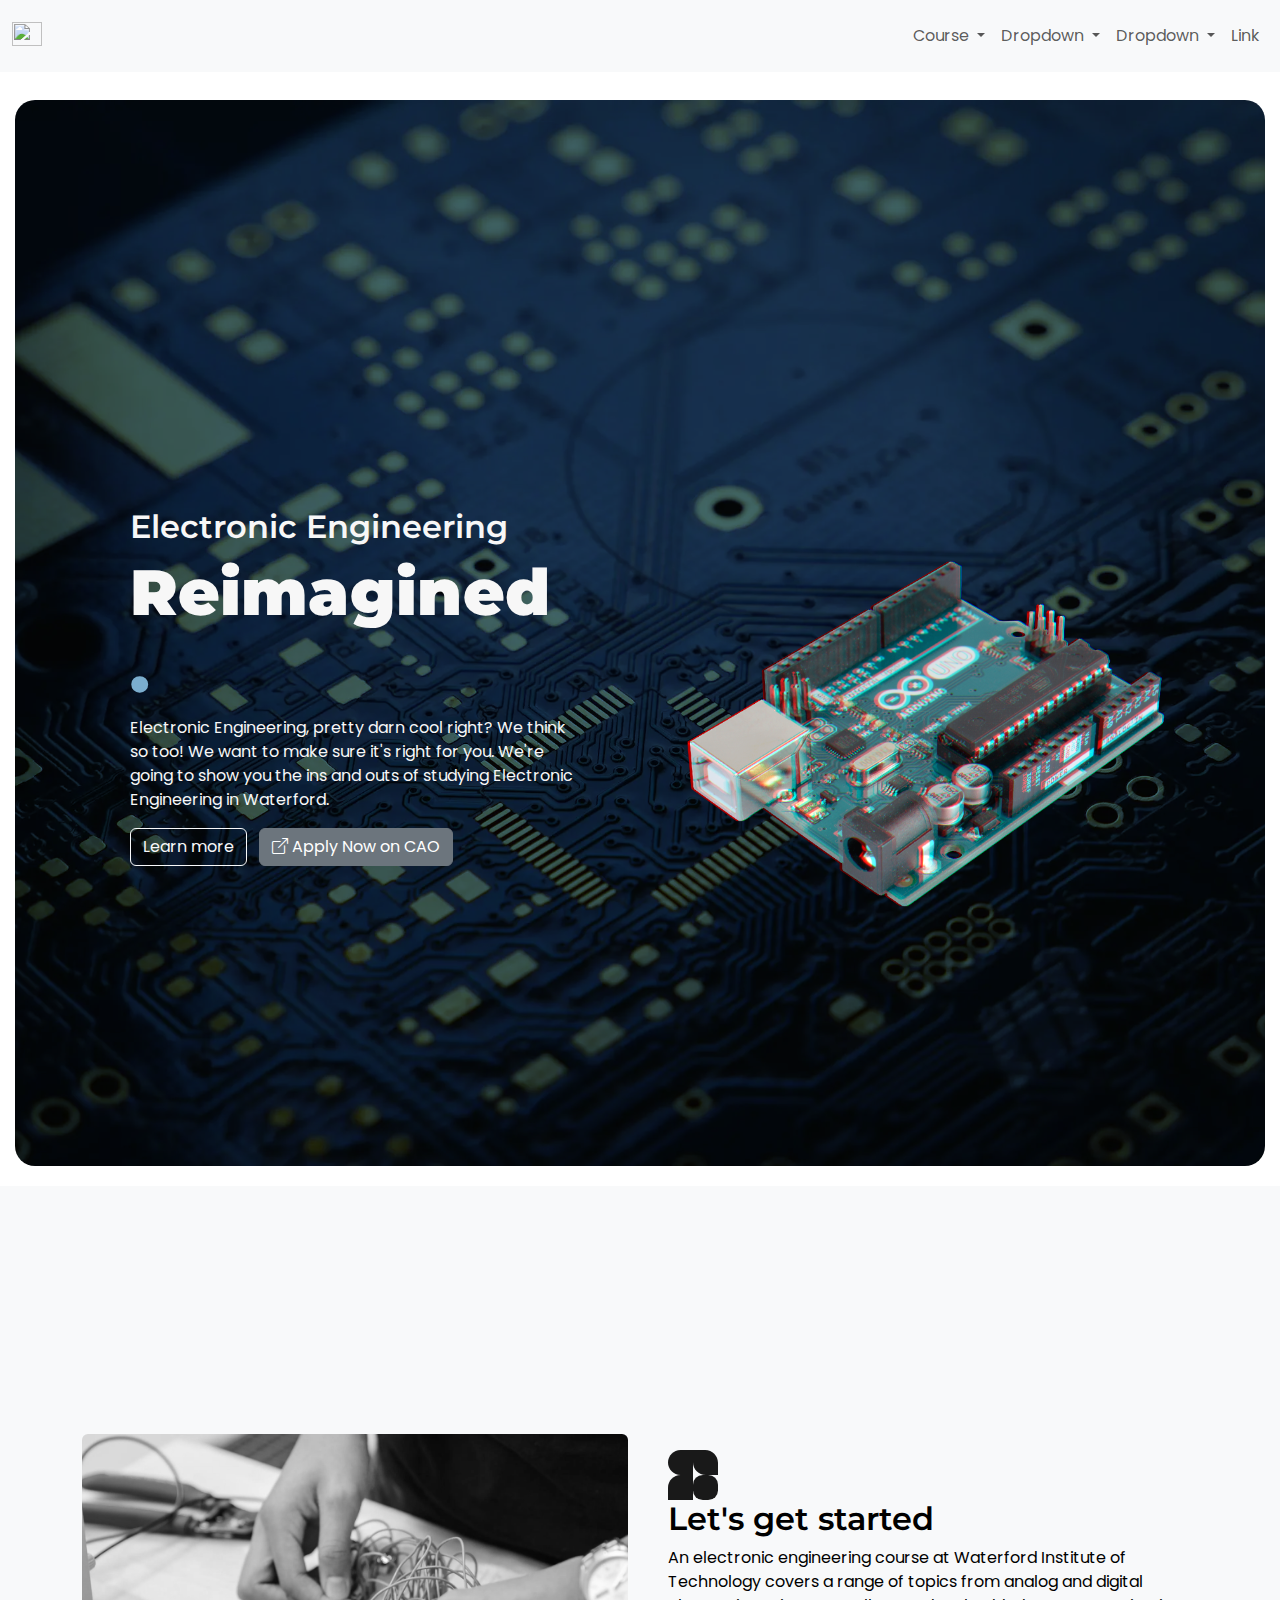
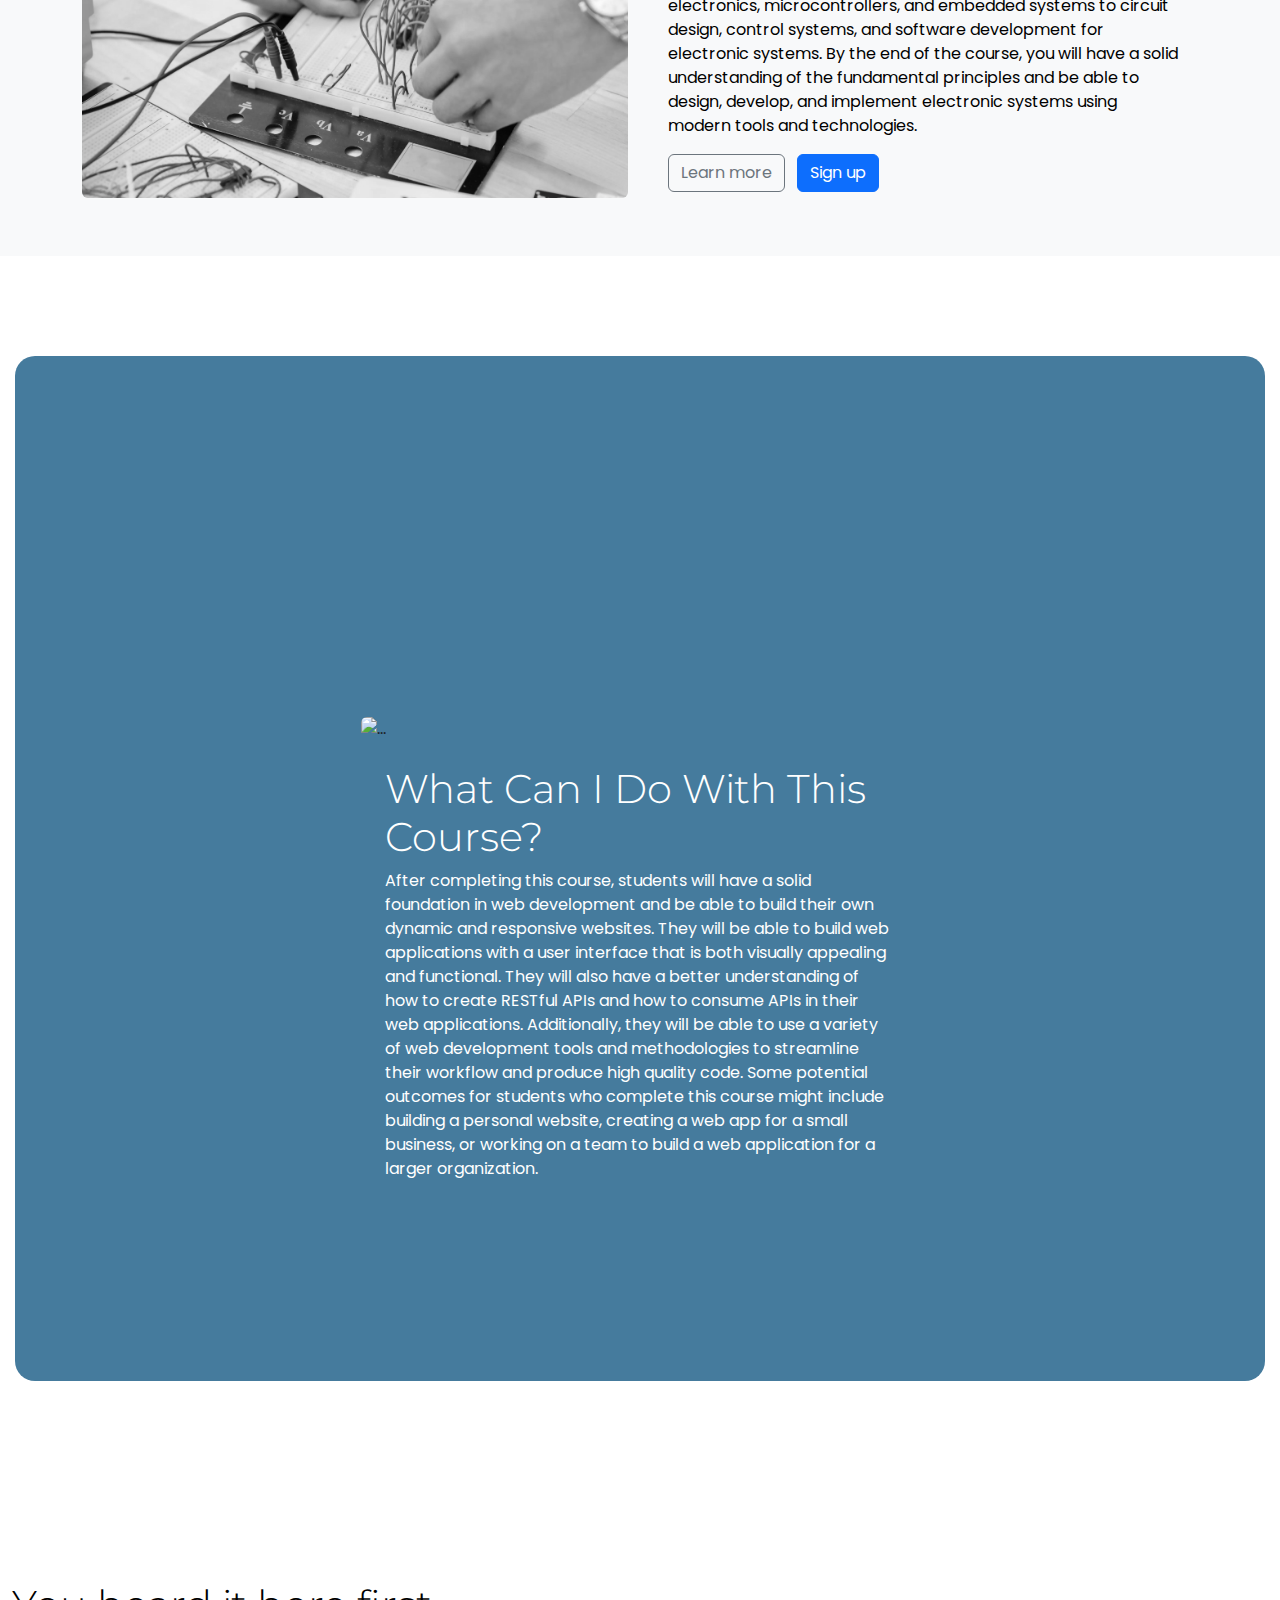
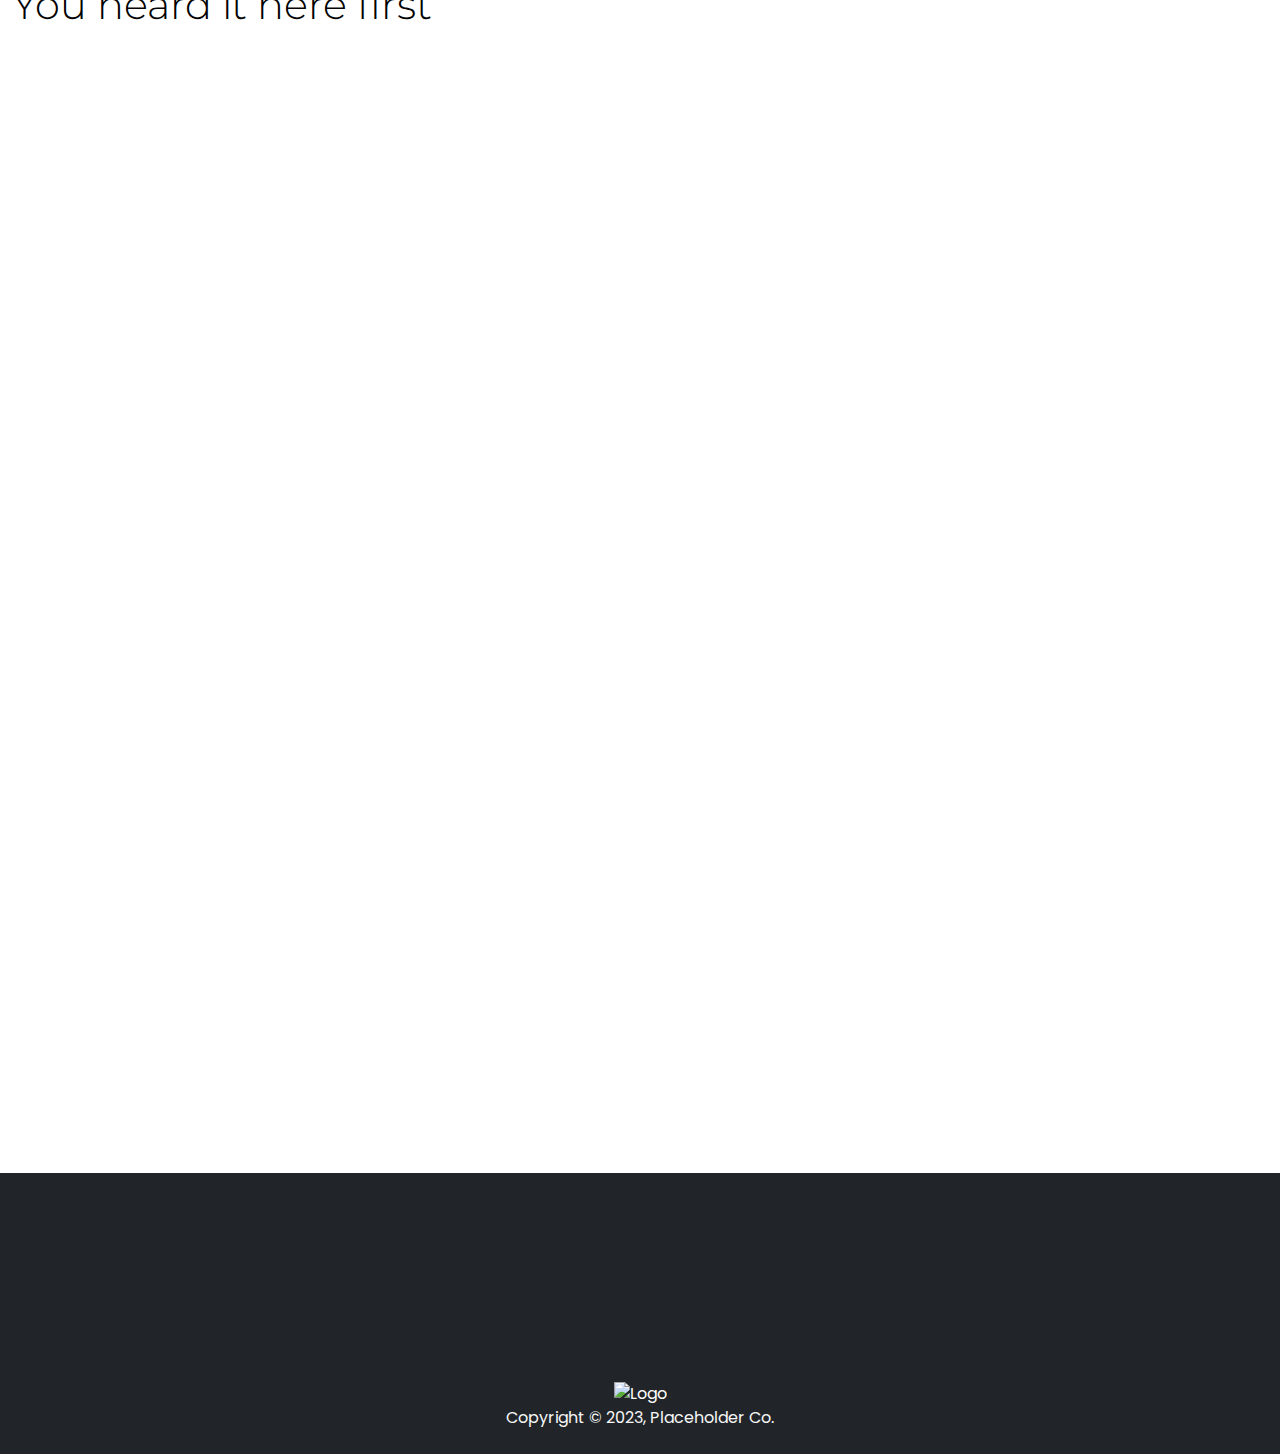
==== index.html @ 7b087fee "Initial commit" ====
<!DOCTYPE html>
<html lang="en">
  <head>
    <meta charset="UTF-8" />
    <meta name="viewport" content="width=device-width, initial-scale=1.0" />
    <title>Document</title>
    <link
      rel="stylesheet"
      href="https://cdn.jsdelivr.net/npm/bootstrap@5.3.3/dist/css/bootstrap.min.css"
    />
    <link rel="stylesheet" href="style/style.css" />
    <link
      rel="stylesheet"
      href="https://cdnjs.cloudflare.com/ajax/libs/animate.css/4.1.1/animate.min.css"
    />
    <link rel="stylesheet" href="https://cdnjs.cloudflare.com/ajax/libs/OwlCarousel2/2.3.4/assets/owl.carousel.min.css">
    <link rel="stylesheet"
        href="https://cdnjs.cloudflare.com/ajax/libs/OwlCarousel2/2.3.4/assets/owl.theme.default.css">
  </head>
  <body>
    <header class="container-md">
      <nav
        class="navbar navbar-expand-lg navbar-light bg-light fixed-top"
        style="padding-top: 1rem; padding-bottom: 1rem"
      >
        <div class="container-fluid" style="max-width: 1600px">
          <a class="navbar-brand" href="#">
            <img
              src="https://getbootstrap.com/docs/5.1/assets/brand/bootstrap-logo.svg"
              alt=""
              width="30"
              height="24"
              class="d-inline-block align-text-top"
            />
          </a>
          <button
            class="navbar-toggler"
            type="button"
            data-bs-toggle="collapse"
            data-bs-target="#navbarSupportedContent"
            aria-controls="navbarSupportedContent"
            aria-expanded="false"
            aria-label="Toggle navigation"
          >
            <span class="navbar-toggler-icon"></span>
          </button>
          <div class="collapse navbar-collapse" id="navbarSupportedContent">
            <ul class="navbar-nav ms-auto me-0 mb-2 mb-lg-0">
              <li class="nav-item dropdown">
                <a
                  class="nav-link dropdown-toggle"
                  href="#"
                  id="navbarDropdown"
                  role="button"
                  data-bs-toggle="dropdown"
                  aria-expanded="false"
                >
                Course
                </a>
                <ul class="dropdown-menu" aria-labelledby="navbarDropdown">
                  <li><a class="dropdown-item" href="about.html">Course Info</a></li>
                  <li><a class="dropdown-item" href="industry.html">About Industry</a></li>
                </ul>
              </li>
              <li class="nav-item dropdown">
                <a
                  class="nav-link dropdown-toggle"
                  href="#"
                  id="navbarDropdown"
                  role="button"
                  data-bs-toggle="dropdown"
                  aria-expanded="false"
                >
                  Dropdown
                </a>
                <ul class="dropdown-menu" aria-labelledby="navbarDropdown">
                  <li><a class="dropdown-item" href="#">Action</a></li>
                  <li><a class="dropdown-item" href="#">Another action</a></li>
                  <li><hr class="dropdown-divider" /></li>
                  <li>
                    <a class="dropdown-item" href="#">Something else here</a>
                  </li>
                </ul>
              </li>
              <li class="nav-item dropdown">
                <a
                  class="nav-link dropdown-toggle"
                  href="#"
                  id="navbarDropdown"
                  role="button"
                  data-bs-toggle="dropdown"
                  aria-expanded="false"
                >
                  Dropdown
                </a>
                <ul class="dropdown-menu" aria-labelledby="navbarDropdown">
                  <li><a class="dropdown-item" href="#">Action</a></li>
                  <li><a class="dropdown-item" href="#">Another action</a></li>
                  <li><hr class="dropdown-divider" /></li>
                  <li>
                    <a class="dropdown-item" href="#">Something else here</a>
                  </li>
                </ul>
              </li>
              <li class="nav-item">
                <a class="nav-link" href="#">Link</a>
              </li>
            </ul>
          </div>
        </div>
      </nav>
    </header>

    <header class="jumbotron hero-header">
      <div class="container">
        <div class="row">
          <div class="col-lg-6 animate__animated animate__fadeInLeft">
            <div class="p-4 p-md-5">
              <h2 class="util-title">Electronic Engineering</h2>
              <h3 class="hero-subtitle">
                Reimagined <span class="highlight">.</span>
              </h3>
              <p>
                Electronic Engineering, pretty darn cool right? We think so too!
                We want to make sure it's right for you. We're going to show you
                the ins and outs of studying Electronic Engineering in
                Waterford.
              </p>
              <div>
                <a
                  href="#small-about"
                  class="btn btn-outline-light me-2"
                  onclick="event.preventDefault(); document.getElementById('small-about').scrollIntoView({ behavior: 'smooth' });"
                  >Learn more</a
                >
                <a
                  href="https://www.cao.ie/apply.php"
                  class="btn btn-secondary"
                  target="_blank"
                  ><i class="bi bi-box-arrow-up-right"></i> Apply Now on CAO</a
                >
              </div>
            </div>
          </div>
          <div class="col-lg-6 animate__animated animate__fadeInRight">
            <img
              src="./images/arduino.png"
              class="img-fluid rounded-start"
              alt="..."
            />
          </div>
        </div>
      </div>
    </header>
    <section
      class="jumbotron bg-light"
      style="padding-top: 3rem; padding-bottom: 3rem"
      id="small-about"
    >
      <div class="container">
        <div class="row">
          <div class="col-md-6 order-md-2">
            <div class="p-2 p-md-3">
              <img
                src="./images/accentArtboard 1.svg"
                alt="Accent Shape"
                width="50px"
                height="auto"
              />
              <h2 class="util-title text-black">Let's get started</h2>
              <p class="text-black">
                An electronic engineering course at Waterford Institute of
                Technology covers a range of topics from analog and digital
                electronics, microcontrollers, and embedded systems to circuit
                design, control systems, and software development for electronic
                systems. By the end of the course, you will have a solid
                understanding of the fundamental principles and be able to
                design, develop, and implement electronic systems using modern
                tools and technologies.
              </p>
              <div>
                <a href="#" class="btn btn-outline-secondary me-2"
                  >Learn more</a
                >
                <a href="#" class="btn btn-primary">Sign up</a>
              </div>
            </div>
          </div>
          <div class="col-md-6 order-md-1">
            <img
              src="./images/breadboard.webp"
              class="img-fluid rounded filtered-img"
              alt="..."
            />
          </div>
        </div>
      </div>
    </section>
    <section class="jumbotron info-box">
      <div class="container">
        <div class="row g-0">
          <div class="col-md-6 offset-md-3">
            <img
              src="./images/laptop.webp"
              class="img-fluid rounded"
              alt="..."
            />
          </div>
        </div>
        <div class="row g-0">
          <div class="col-md-6 offset-md-3">
            <div class="p-4">
              <h2 class="display-6 text-white">
                What Can I Do With This Course?
              </h2>
              <p class="text-white">
                After completing this course, students will have a solid
                foundation in web development and be able to build their own
                dynamic and responsive websites. They will be able to build web
                applications with a user interface that is both visually
                appealing and functional. They will also have a better
                understanding of how to create RESTful APIs and how to consume
                APIs in their web applications. Additionally, they will be able
                to use a variety of web development tools and methodologies to
                streamline their workflow and produce high quality code. Some
                potential outcomes for students who complete this course might
                include building a personal website, creating a web app for a
                small business, or working on a team to build a web application
                for a larger organization.
              </p>
            </div>
          </div>
        </div>
      </div>
    </section>
    <section class="my-5">
      <div class="container" style="max-width: 1600px">
        <h2 class="display-6 text-black">You heard it here first</h2>
        <div class="owl-carousel owl-theme mt-5">
          <div class="owl-item">
              <div class="card">
                  <div class="img-card">
                      <img src="https://images.pexels.com/photos/1222271/pexels-photo-1222271.jpeg?auto=compress&cs=tinysrgb&dpr=1&w=500"
                          alt="">
                  </div>
                  <div class="testimonial mt-4 mb-2">
                      Lorem ipsum dolor sit amet consectetur adipisicing elit. Accusamus expedita dicta doloremque odit
                      saepe quo natus aut accusantium alias blanditiis.
                  </div>
                  <div class="name">
                      Denis Richie
                  </div>
              </div>
          </div>
          <div class="owl-item">
              <div class="card">
                  <div class="img-card">
                      <img src="https://images.pexels.com/photos/1024311/pexels-photo-1024311.jpeg?auto=compress&cs=tinysrgb&dpr=3&h=750&w=1260"
                          alt="">
                  </div>
                  <div class="testimonial mt-4 mb-2">
                      Lorem ipsum dolor sit amet consectetur adipisicing elit. Accusamus expedita dicta doloremque odit
                      saepe quo natus aut accusantium alias blanditiis.
                  </div>
                  <div class="name">
                      Lisa Sthalekar
                  </div>
              </div>
          </div>
          <div class="owl-item">
              <div class="card">
                  <div class="img-card">
                      <img src="https://images.pexels.com/photos/1036622/pexels-photo-1036622.jpeg?auto=compress&cs=tinysrgb&dpr=1&w=500"
                          alt="">
                  </div>
                  <div class="testimonial mt-4 mb-2">
                      Lorem ipsum dolor sit amet consectetur adipisicing elit. Accusamus expedita dicta doloremque odit
                      saepe quo natus aut accusantium alias blanditiis.
                  </div>
                  <div class="name">
                      Elizabith Richie
                  </div>
              </div>
          </div>
          <div class="owl-item">
              <div class="card">
                  <div class="img-card">
                      <img src="https://images.pexels.com/photos/1212984/pexels-photo-1212984.jpeg?auto=compress&cs=tinysrgb&dpr=1&w=500"
                          alt="">
                  </div>
                  <div class="testimonial mt-4 mb-2">
                      Lorem ipsum dolor sit amet consectetur adipisicing elit. Accusamus expedita dicta doloremque odit
                      saepe quo natus aut accusantium alias blanditiis.
                  </div>
                  <div class="name">
                      Daniel Xavier
                  </div>
              </div>
          </div>
          <div class="owl-item">
              <div class="card">
                  <div class="img-card">
                      <img src="https://images.pexels.com/photos/1832959/pexels-photo-1832959.jpeg?auto=compress&cs=tinysrgb&dpr=1&w=500"
                          alt="">
                  </div>
                  <div class="testimonial mt-4 mb-2">
                      Lorem ipsum dolor sit amet consectetur adipisicing elit. Accusamus expedita dicta doloremque odit
                      saepe quo natus aut accusantium alias blanditiis.
                  </div>
                  <div class="name">
                      Emma Watson
                  </div>
              </div>
          </div>
          <div class="owl-item">
              <div class="card">
                  <div class="img-card">
                      <img src="https://images.pexels.com/photos/718261/pexels-photo-718261.jpeg?auto=compress&cs=tinysrgb&dpr=2&h=650&w=940"
                          alt="">
                  </div>
                  <div class="testimonial mt-4 mb-2">
                      Lorem ipsum dolor sit amet consectetur adipisicing elit. Accusamus expedita dicta doloremque odit
                      saepe quo natus aut accusantium alias blanditiis.
                  </div>
                  <div class="name">
                      Mohammad Imran
                  </div>
              </div>
          </div>
      </div>
    </section>
    <footer class="bg-dark text-center text-white py-2">
      <div class="container">
        <img src="https://dummyimage.com/200x50/000/fff" alt="Logo" />
        <p>Copyright © 2023, Placeholder Co.</p>
      </div>
    </footer>
  </body>
  <script src="https://cdn.jsdelivr.net/npm/bootstrap@5.3.3/dist/js/bootstrap.bundle.min.js"></script>
  <script src="https://ajax.googleapis.com/ajax/libs/jquery/3.7.1/jquery.min.js"></script>
  <script src="https://cdnjs.cloudflare.com/ajax/libs/OwlCarousel2/2.2.1/owl.carousel.js"></script>
  <script>
    $(document).ready(function () {
    var silder = $(".owl-carousel");
    silder.owlCarousel({
        autoplay: true,
        autoplayTimeout: 3000,
        autoplayHoverPause: false,
        items: 1,
        stagePadding: 20,
        center: true,
        nav: false,
        margin: 50,
        dots: true,
        loop: true,
        responsive: {
            0: { items: 1 },
            480: { items: 2 },
            575: { items: 2 },
            768: { items: 2 },
            991: { items: 3 },
            1200: { items: 4 }
        }
    });
});
  </script>
</html>
---- style/style.css ----
@import url("https://fonts.googleapis.com/css2?family=Poppins:wght@300;400;500;600;900&family=Montserrat:wght@300;400;500;600;900&display=swap");
@import url("https://cdn.jsdelivr.net/npm/bootstrap-icons@1.11.3/font/bootstrap-icons.min.css");

body {
  font-family: "Poppins", sans-serif;
}

h1,
h2,
h3,
h4,
h5,
h6 {
  font-family: "Montserrat", sans-serif !important;
}

.util-title {
  font-size: 2em;
  font-weight: 600;
  color: #f7f7f7;
}

.hero-header {
  background-color: #457b9d !important;
  padding: 10rem 3rem;
  margin: 6.25rem 0.9375rem 1.25rem 0.9375rem;
  border-radius: 20px;
  background-image: url("../images/hero.webp");
  background-size: cover;
  background-position: center;
  background-repeat: no-repeat;
  background-blend-mode: multiply;
}

.hero-subtitle {
  font-size: 4em;
  font-weight: 900;
  color: #f7f7f7;
}

.highlight {
  color: #7baece;
}

.filtered-img {
  filter: grayscale(100%);
}

p {
  color: #f7f7f7;
}

.info-box {
  background-color: #457b9d;
  padding: 10rem 3rem;
  margin: 6.25rem 0.9375rem 1.25rem 0.9375rem;
  border-radius: 20px;
}

.container-test {
  display: flex;
  justify-content: center;
  align-items: center;
  height: 100vh;
}

.image-container {
  perspective: 1000px;
}

.hover-image {
  width: 500px;
  transition: transform 0.2s ease;
}

.hover-image:hover {
  transform: scale(1.1) rotateX(var(--rotate-x)) rotateY(var(--rotate-y));
}

@keyframes slide {
  from {
    transform: translateX(0);
  }
  to {
    transform: translateX(-100%);
  }
}

.logos {
  overflow: hidden;
  padding: 60px 0;
  background: white;
  white-space: nowrap;
  position: relative;
}

.logos:before,
.logos:after {
  position: absolute;
  top: 0;
  width: 250px;
  height: 100%;
  content: "";
  z-index: 2;
}

.logos:before {
  left: 0;
  background: linear-gradient(to left, rgba(255, 255, 255, 0), white);
}

.logos:after {
  right: 0;
  background: linear-gradient(to right, rgba(255, 255, 255, 0), white);
}

.logos:hover .logos-slide {
  animation-play-state: paused;
}

.logos-slide {
  display: inline-block;
  animation: 35s slide infinite linear;
}

.logos-slide img {
  height: 50px;
  margin: 0 40px;
}

.owl-carousel .owl-item {
  transition: all 0.3s ease-in-out;
}

.owl-carousel .owl-item .card {
  padding: 30px;
  position: relative;
}

.owl-carousel .owl-stage-outer {
  overflow-y: auto !important;
  padding-bottom: 40px;
}

.owl-carousel .owl-item img {
  height: 50px;
  width: 50px !important;
  object-fit: cover;
  border-radius: 50px;
}

.owl-carousel .owl-item .card .name {
  position: absolute;
  bottom: -20px;
  left: 33%;
  color: #101c81;
  font-size: 1.1rem;
  font-weight: 600;
  background-color: aquamarine;
  padding: 0.3rem 0.4rem;
  border-radius: 5px;
  box-shadow: 2px 3px 15px #3c405a;
}

.owl-carousel .owl-item .card {
  opacity: 0.2;
  transform: scale3d(0.8, 0.8, 0.8);
  transition: all 0.3s ease-in-out;
}

.owl-carousel .owl-item.active.center .card {
  opacity: 1;
  transform: scale3d(1, 1, 1);
}

.owl-carousel .owl-dots {
  display: inline-block;
  width: 100%;
  text-align: center;
}

.owl-theme .owl-dots .owl-dot span {
  height: 20px;
  background: #2a6ba3 !important;
  border-radius: 2px !important;
  opacity: 0.8;
}

.owl-theme .owl-dots .owl-dot.active span,
.owl-theme .owl-dots .owl-dot:hover span {
  height: 13px;
  width: 13px;
  opacity: 1;
  transform: translateY(2px);
  background: #83b8e7 !important;
}

@media (min-width: 480.6px) and (max-width: 575.5px) {
  .owl-carousel .owl-item .card .name {
    left: 24%;
  }
}

@media (max-width: 360px) {
  .owl-carousel .owl-item .card .name {
    left: 30%;
  }
}

@media (max-width: 992px) {
  .util-title {
    font-size: 1em;
  }

  .hero-subtitle {
    font-size: 3em;
  }
}

.counter-section i {
  display: block;
  margin: 0 0 10px;
}
.counter-section span.counter {
  font-size: 40px;
  color: #000;
  line-height: 60px;
  display: block;
  letter-spacing: 2px;
}
.counter-title {
  font-size: 12px;
  letter-spacing: 2px;
  text-transform: uppercase;
  color: #000;
}
.counter-icon {
  top: 25px;
  position: relative;
}
.counter-style2 .counter-title {
  letter-spacing: 0.55px;
  float: left;
}
.counter-style2 span.counter {
  letter-spacing: 0.55px;
  float: left;
  margin-right: 10px;
}
.counter-style2 i {
  float: right;
  line-height: 26px;
  margin: 0 10px 0 0;
}
.counter-subheadline span {
  float: right;
}

.medium-icon {
  font-size: 40px !important;
  margin-bottom: 15px !important;
}

.container {
  margin-top: 200px;
}
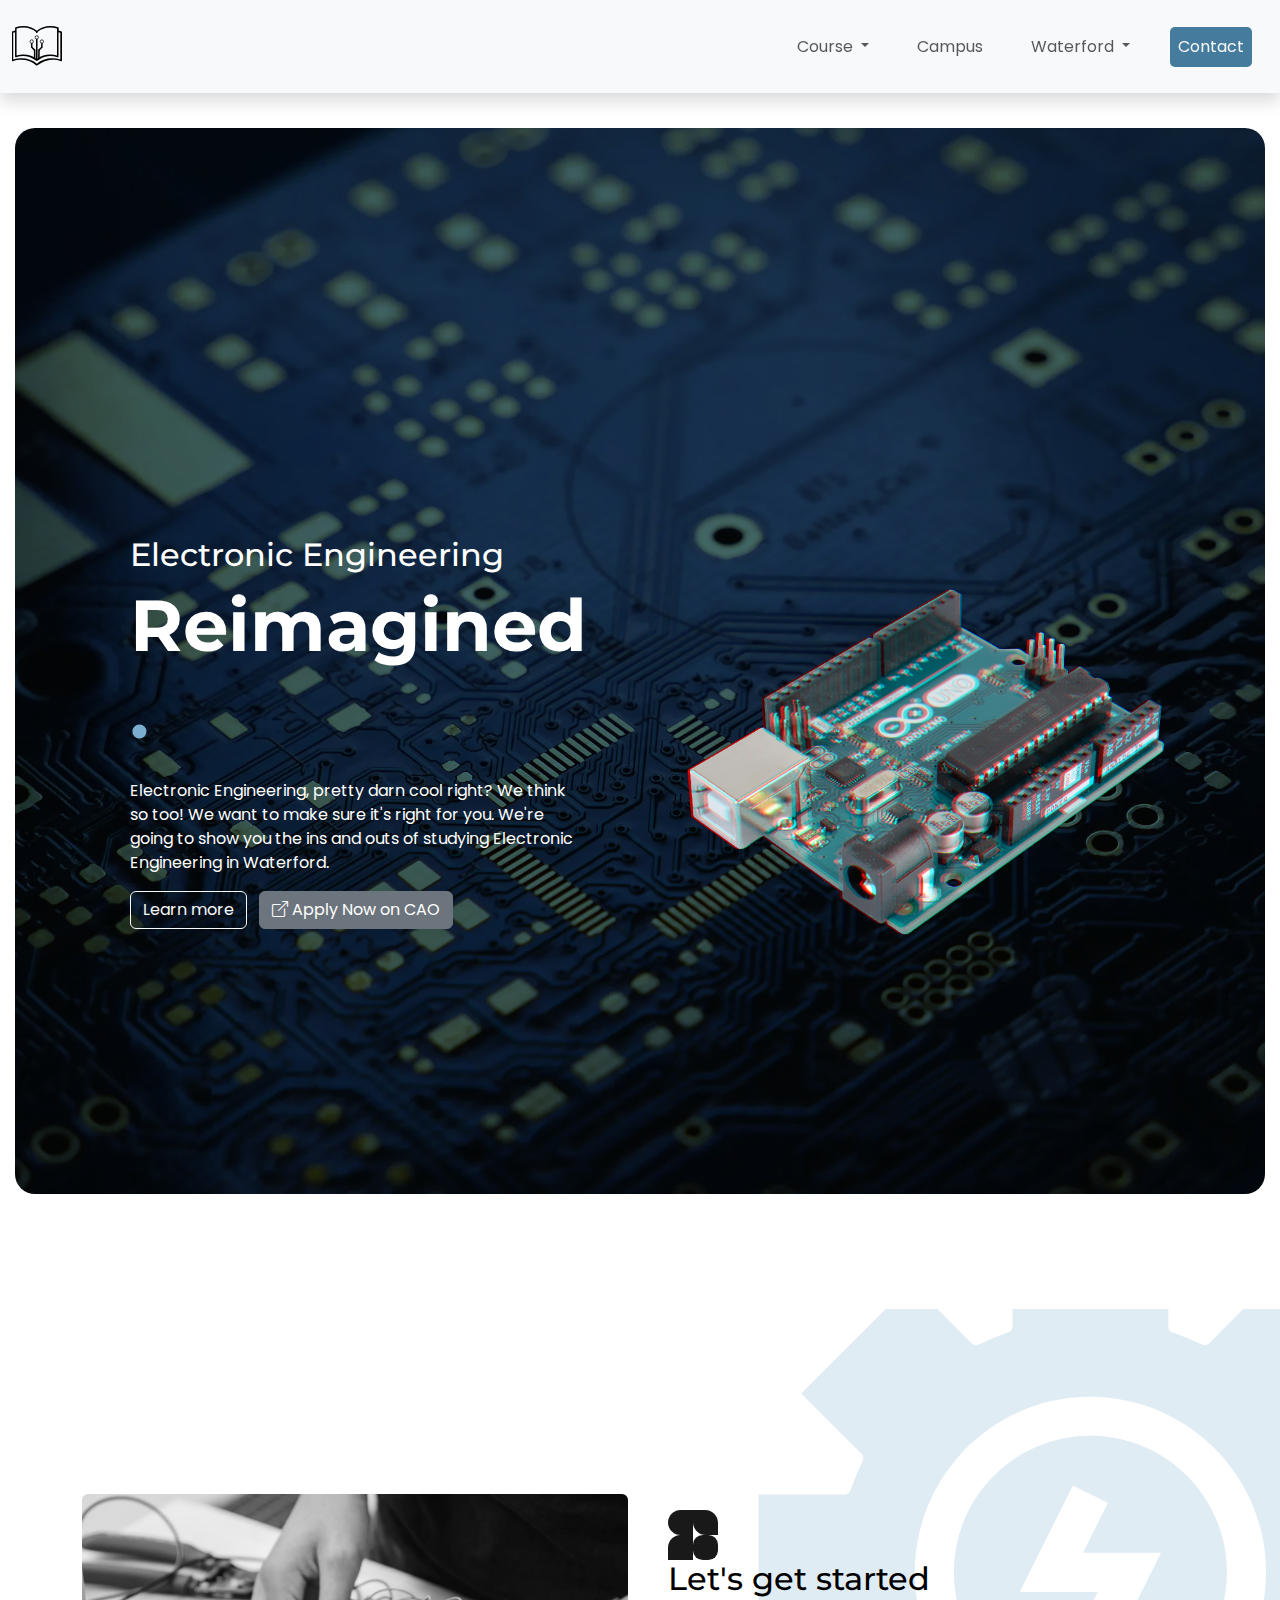
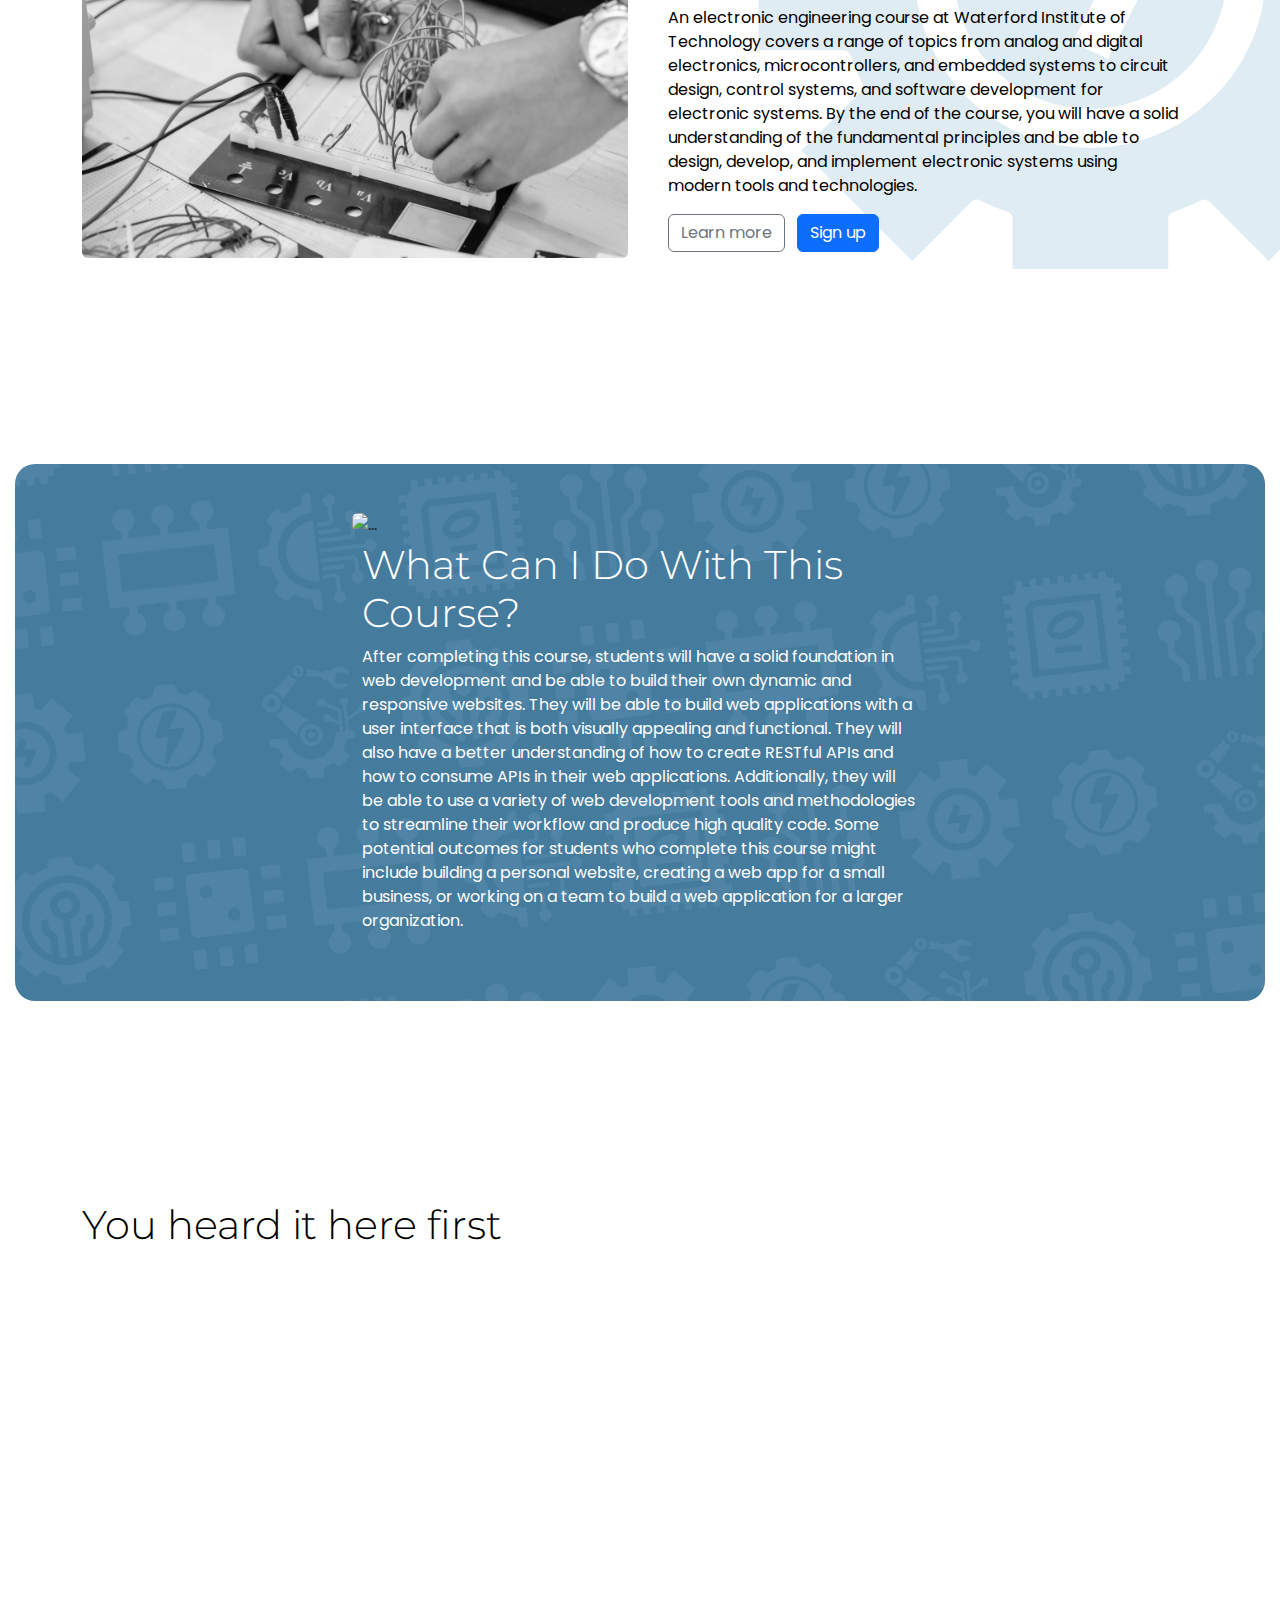
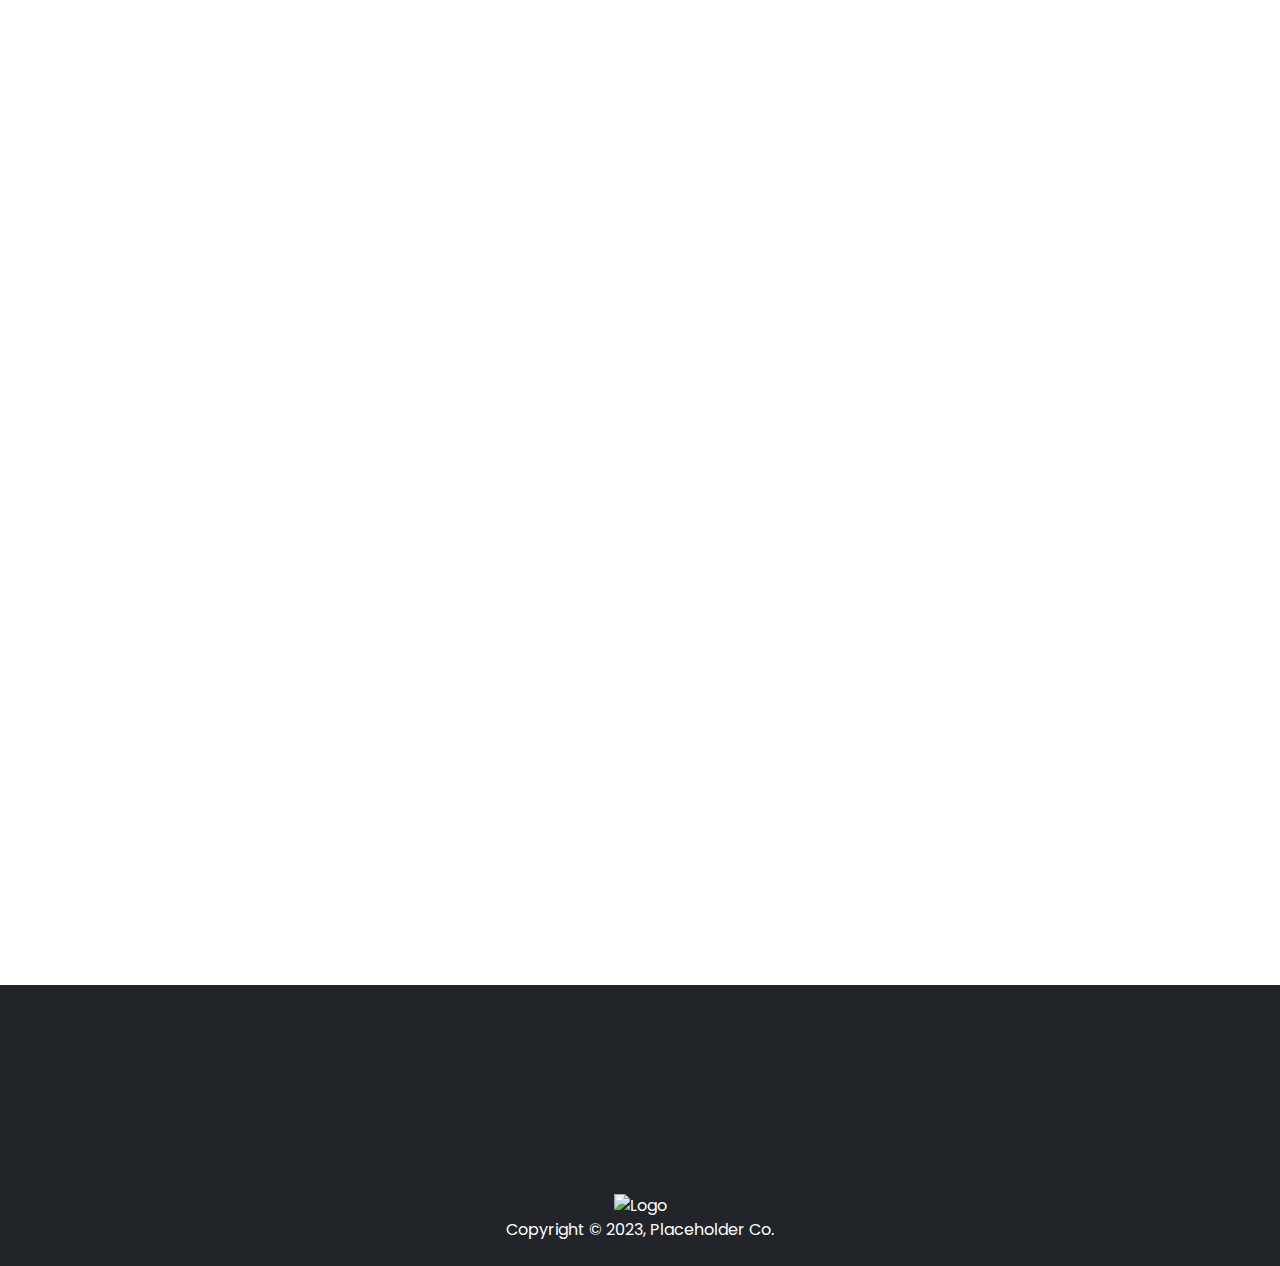
==== commit b7815319: "Navbar changes" ====
--- a/index.html
+++ b/index.html
@@ -19,17 +19,17 @@
   </head>
   <body>
     <header class="container-md">
+      <!-- Nav Start-->
       <nav
-        class="navbar navbar-expand-lg navbar-light bg-light fixed-top"
-        style="padding-top: 1rem; padding-bottom: 1rem"
+        class="navbar navbar-expand-lg navbar-light bg-light fixed-top pt-3 pb-3 shadow"
       >
-        <div class="container-fluid" style="max-width: 1600px">
+        <div class="container-fluid">
           <a class="navbar-brand" href="#">
             <img
-              src="https://getbootstrap.com/docs/5.1/assets/brand/bootstrap-logo.svg"
-              alt=""
-              width="30"
-              height="24"
+              src="./images/logo.svg"
+              alt="Home-Logo"
+              width="50px"
+              height="auto"
               class="d-inline-block align-text-top"
             />
           </a>
@@ -62,65 +62,45 @@
                   <li><a class="dropdown-item" href="industry.html">About Industry</a></li>
                 </ul>
               </li>
+              <li class="nav-item">
+                <a class="nav-link" href="#">Campus</a>
+              </li>
               <li class="nav-item dropdown">
                 <a
                   class="nav-link dropdown-toggle"
-                  href="#"
+                  href="campus.html"
                   id="navbarDropdown"
                   role="button"
                   data-bs-toggle="dropdown"
                   aria-expanded="false"
                 >
-                  Dropdown
+                  Waterford
                 </a>
                 <ul class="dropdown-menu" aria-labelledby="navbarDropdown">
-                  <li><a class="dropdown-item" href="#">Action</a></li>
-                  <li><a class="dropdown-item" href="#">Another action</a></li>
-                  <li><hr class="dropdown-divider" /></li>
-                  <li>
-                    <a class="dropdown-item" href="#">Something else here</a>
-                  </li>
-                </ul>
-              </li>
-              <li class="nav-item dropdown">
-                <a
-                  class="nav-link dropdown-toggle"
-                  href="#"
-                  id="navbarDropdown"
-                  role="button"
-                  data-bs-toggle="dropdown"
-                  aria-expanded="false"
-                >
-                  Dropdown
-                </a>
-                <ul class="dropdown-menu" aria-labelledby="navbarDropdown">
-                  <li><a class="dropdown-item" href="#">Action</a></li>
-                  <li><a class="dropdown-item" href="#">Another action</a></li>
-                  <li><hr class="dropdown-divider" /></li>
-                  <li>
-                    <a class="dropdown-item" href="#">Something else here</a>
-                  </li>
+                  <li><a class="dropdown-item" href="ammenities.html">Ammenities</a></li>
+                  <li><a class="dropdown-item" href="accommodation.html">Accommodation</a></li>
                 </ul>
               </li>
               <li class="nav-item">
-                <a class="nav-link" href="#">Link</a>
+                <a class="nav-link cta" href="contact.html">Contact</a>
               </li>
             </ul>
           </div>
         </div>
       </nav>
+      <!-- Nav End-->
     </header>
-
+      <!-- Hero Start-->
     <header class="jumbotron hero-header">
       <div class="container">
         <div class="row">
           <div class="col-lg-6 animate__animated animate__fadeInLeft">
             <div class="p-4 p-md-5">
-              <h2 class="util-title">Electronic Engineering</h2>
-              <h3 class="hero-subtitle">
+              <h2 class="fw-semi-bold text-white">Electronic Engineering</h2>
+              <h3 class="display-2 fw-bold text-white pb-3">
                 Reimagined <span class="highlight">.</span>
               </h3>
-              <p>
+              <p class="text-white">
                 Electronic Engineering, pretty darn cool right? We think so too!
                 We want to make sure it's right for you. We're going to show you
                 the ins and outs of studying Electronic Engineering in
@@ -146,15 +126,16 @@
             <img
               src="./images/arduino.png"
               class="img-fluid rounded-start"
-              alt="..."
+              alt="arduino microcontroller"
             />
           </div>
         </div>
       </div>
     </header>
+    <!-- Hero End-->
+
     <section
-      class="jumbotron bg-light"
-      style="padding-top: 3rem; padding-bottom: 3rem"
+      class="jumbotron small-about"
       id="small-about"
     >
       <div class="container">
@@ -197,7 +178,7 @@
       </div>
     </section>
     <section class="jumbotron info-box">
-      <div class="container">
+
         <div class="row g-0">
           <div class="col-md-6 offset-md-3">
             <img
@@ -207,9 +188,9 @@
             />
           </div>
         </div>
-        <div class="row g-0">
+        <div class="row">
           <div class="col-md-6 offset-md-3">
-            <div class="p-4">
+            <div class="p-1">
               <h2 class="display-6 text-white">
                 What Can I Do With This Course?
               </h2>
@@ -231,10 +212,10 @@
             </div>
           </div>
         </div>
-      </div>
+
     </section>
     <section class="my-5">
-      <div class="container" style="max-width: 1600px">
+      <div class="container">
         <h2 class="display-6 text-black">You heard it here first</h2>
         <div class="owl-carousel owl-theme mt-5">
           <div class="owl-item">
@@ -244,8 +225,11 @@
                           alt="">
                   </div>
                   <div class="testimonial mt-4 mb-2">
-                      Lorem ipsum dolor sit amet consectetur adipisicing elit. Accusamus expedita dicta doloremque odit
-                      saepe quo natus aut accusantium alias blanditiis.
+                      "This course has been a game-changer for me in my electronic engineering studies. The lessons are 
+                      well-structured, the material is easy to follow, and the instructor is top-notch. I've learned so 
+                      much about circuits, electronics, and programming and feel confident that I can apply what I've 
+                      learned to real-world scenarios. I highly recommend it to anyone looking to improve their skills in 
+                      electronic engineering."
                   </div>
                   <div class="name">
                       Denis Richie
@@ -339,29 +323,5 @@
   <script src="https://cdn.jsdelivr.net/npm/bootstrap@5.3.3/dist/js/bootstrap.bundle.min.js"></script>
   <script src="https://ajax.googleapis.com/ajax/libs/jquery/3.7.1/jquery.min.js"></script>
   <script src="https://cdnjs.cloudflare.com/ajax/libs/OwlCarousel2/2.2.1/owl.carousel.js"></script>
-  <script>
-    $(document).ready(function () {
-    var silder = $(".owl-carousel");
-    silder.owlCarousel({
-        autoplay: true,
-        autoplayTimeout: 3000,
-        autoplayHoverPause: false,
-        items: 1,
-        stagePadding: 20,
-        center: true,
-        nav: false,
-        margin: 50,
-        dots: true,
-        loop: true,
-        responsive: {
-            0: { items: 1 },
-            480: { items: 2 },
-            575: { items: 2 },
-            768: { items: 2 },
-            991: { items: 3 },
-            1200: { items: 4 }
-        }
-    });
-});
-  </script>
+  <script src="./js/script.js"></script>
 </html>
--- a/style/style.css
+++ b/style/style.css
@@ -3,6 +3,7 @@
 
 body {
   font-family: "Poppins", sans-serif;
+  overflow-x: hidden;
 }
 
 h1,
@@ -14,47 +15,88 @@
   font-family: "Montserrat", sans-serif !important;
 }
 
-.util-title {
-  font-size: 2em;
-  font-weight: 600;
+.navbar-brand {
+  transition: transform 0.2s ease;
+}
+
+.nav-item {
+  margin: 0rem 1rem;
+}
+
+.nav-link:hover {
+  color: #457b9d !important;
+}
+
+.dropdown-item:active {
+  color: #457b9d !important;
+}
+
+.navbar-brand:hover {
+  transform: scale(1.2);
+}
+
+.cta {
+  background-color: #457b9d;
+  padding: 0.5rem;
+  border-radius: 5px;
   color: #f7f7f7;
 }
 
-.hero-header {
+.cta:hover {
+  background-color: #457b9d;
+  padding: 0.5rem;
+  border-radius: 5px;
+  color: #f7f7f7;
+}
+
+.container-fluid {
+  max-width: 1600px;
+}
+
+.hero-header,
+.acc-header {
   background-color: #457b9d !important;
   padding: 10rem 3rem;
-  margin: 6.25rem 0.9375rem 1.25rem 0.9375rem;
+  margin: 8rem 0.9375rem 1.25rem 0.9375rem;
   border-radius: 20px;
-  background-image: url("../images/hero.webp");
   background-size: cover;
   background-position: center;
   background-repeat: no-repeat;
   background-blend-mode: multiply;
 }
 
-.hero-subtitle {
-  font-size: 4em;
-  font-weight: 900;
-  color: #f7f7f7;
+.hero-header {
+  background-image: url("../images/hero.webp");
+}
+
+.acc-header {
+  background-image: url("../images/waterford.webp");
 }
 
 .highlight {
   color: #7baece;
 }
 
+.small-about {
+  background-image: url(../images/gear-accent.svg);
+  background-size: contain;
+  background-repeat: no-repeat;
+  background-position: right;
+  padding: 5rem 0rem 6rem 0rem;
+  border-radius: 20px;
+}
+
 .filtered-img {
   filter: grayscale(100%);
 }
 
-p {
-  color: #f7f7f7;
-}
-
 .info-box {
   background-color: #457b9d;
-  padding: 10rem 3rem;
+  padding: 3rem 3rem;
   margin: 6.25rem 0.9375rem 1.25rem 0.9375rem;
   border-radius: 20px;
+  background-image: url(../images/icons.webp);
+  background-size: cover;
 }
 
 .container-test {
@@ -153,13 +195,13 @@
   position: absolute;
   bottom: -20px;
   left: 33%;
-  color: #101c81;
+  color: #f7f7f7;
   font-size: 1.1rem;
   font-weight: 600;
-  background-color: aquamarine;
+  background-color: #457b9d;
   padding: 0.3rem 0.4rem;
   border-radius: 5px;
-  box-shadow: 2px 3px 15px #3c405a;
+  box-shadow: 2px 2px 5px #3c405a54;
 }
 
 .owl-carousel .owl-item .card {
@@ -181,8 +223,9 @@
 
 .owl-theme .owl-dots .owl-dot span {
   height: 20px;
-  background: #2a6ba3 !important;
-  border-radius: 2px !important;
+  background: #f7f7f7f7 !important;
+  border-radius: 10px !important;
+  border: 1px solid #191919;
   opacity: 0.8;
 }
 
@@ -192,7 +235,29 @@
   width: 13px;
   opacity: 1;
   transform: translateY(2px);
-  background: #83b8e7 !important;
+  background: #457b9d !important;
+}
+
+.owl-carousel::before {
+  content: "“"; /* this is the left quote mark */
+  position: absolute;
+  color: #457b9d;
+  font-size: 10em;
+  font-weight: 700;
+  z-index: 2;
+  opacity: 0.2;
+  top: -10rem;
+}
+
+.owl-carousel::after {
+  content: "”"; /* this is the right quote mark */
+  position: absolute;
+  color: #457b9d;
+  font-size: 10em;
+  font-weight: 700;
+  z-index: 2;
+  opacity: 0.3;
+  bottom: -10rem;
 }
 
 @media (min-width: 480.6px) and (max-width: 575.5px) {
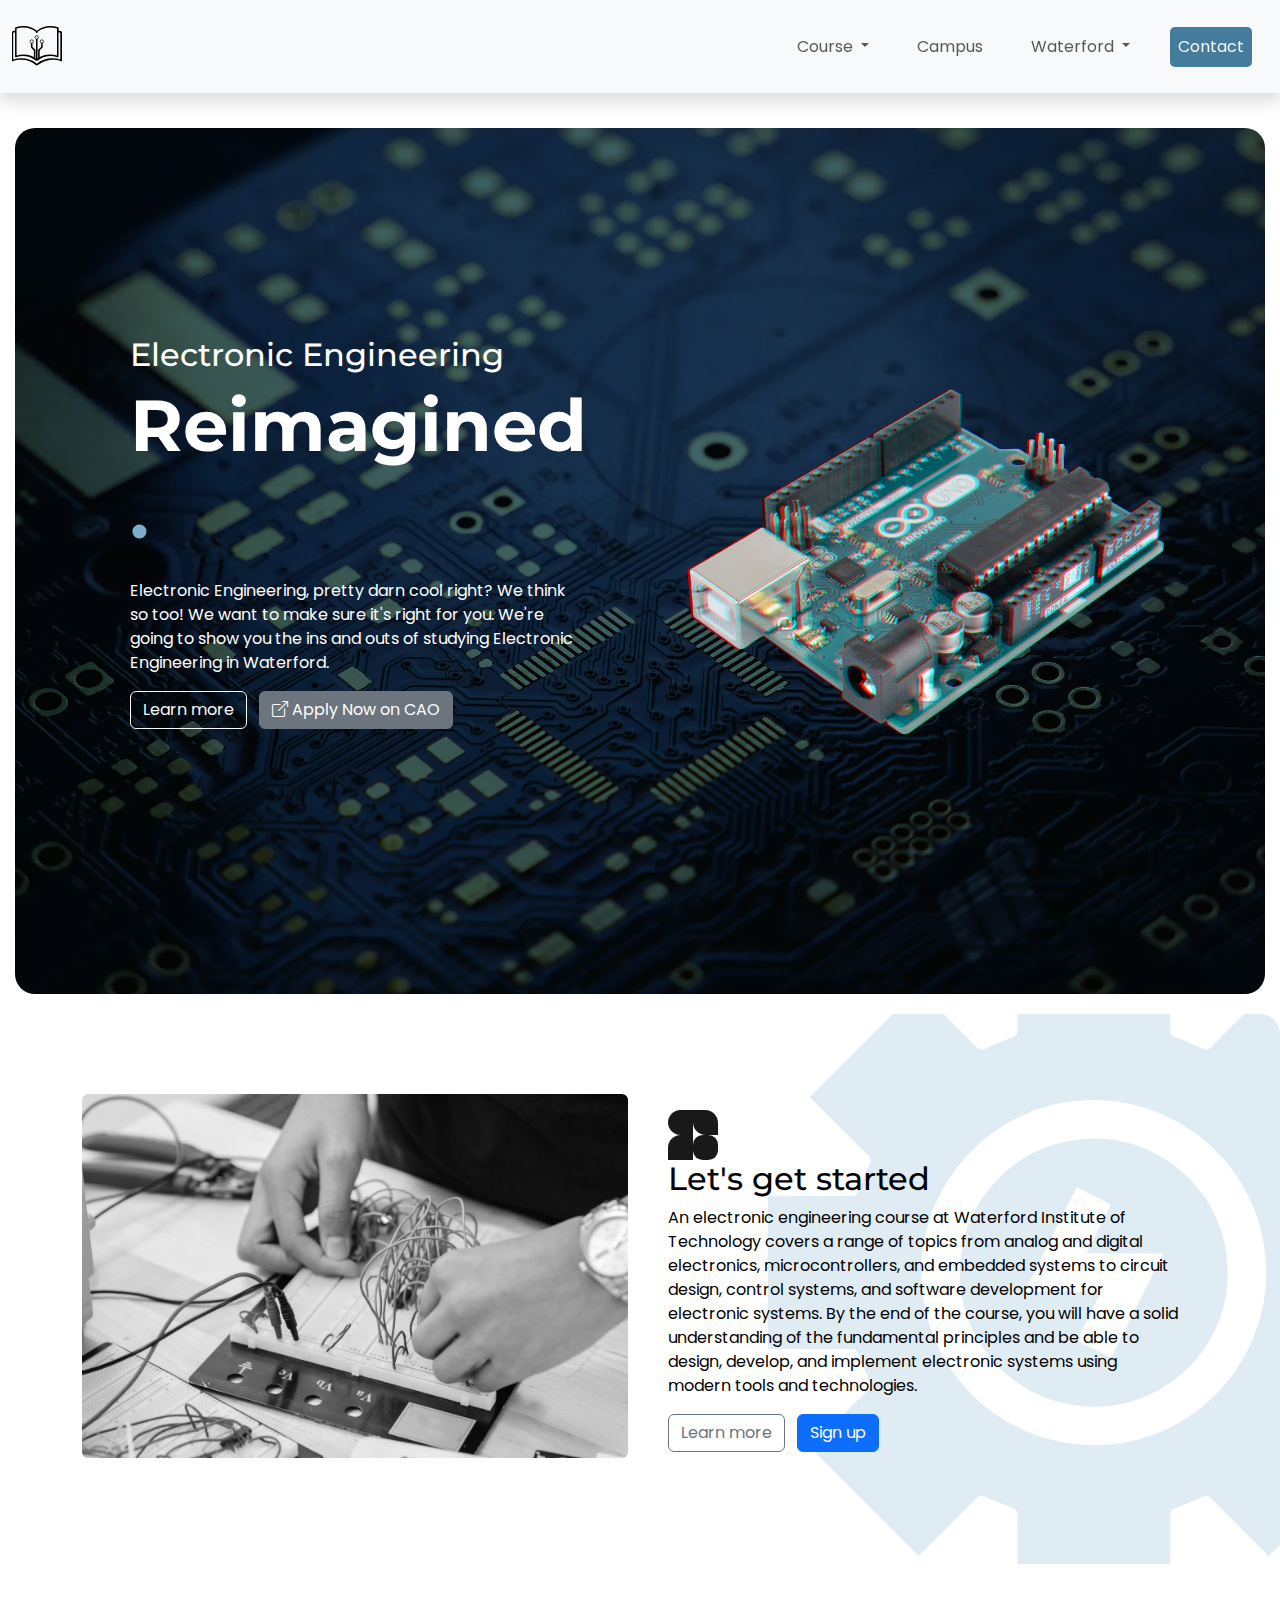
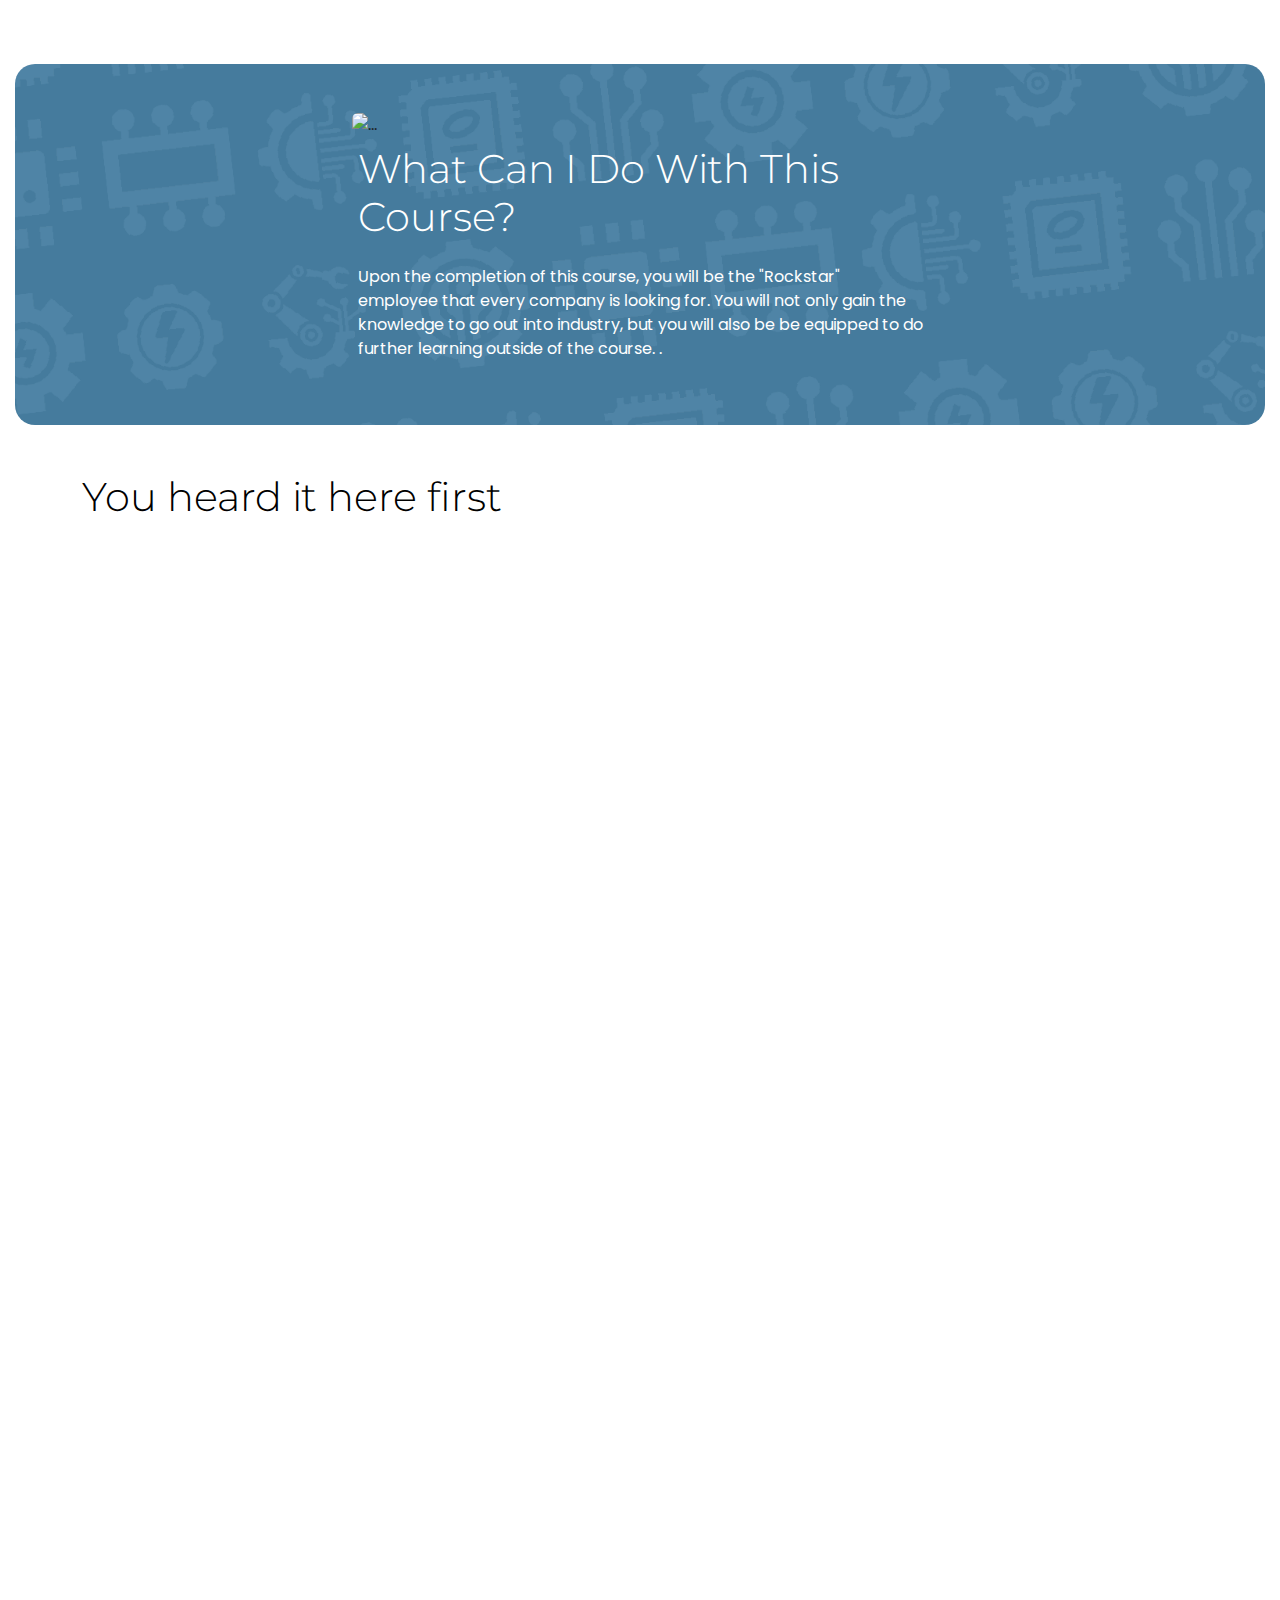
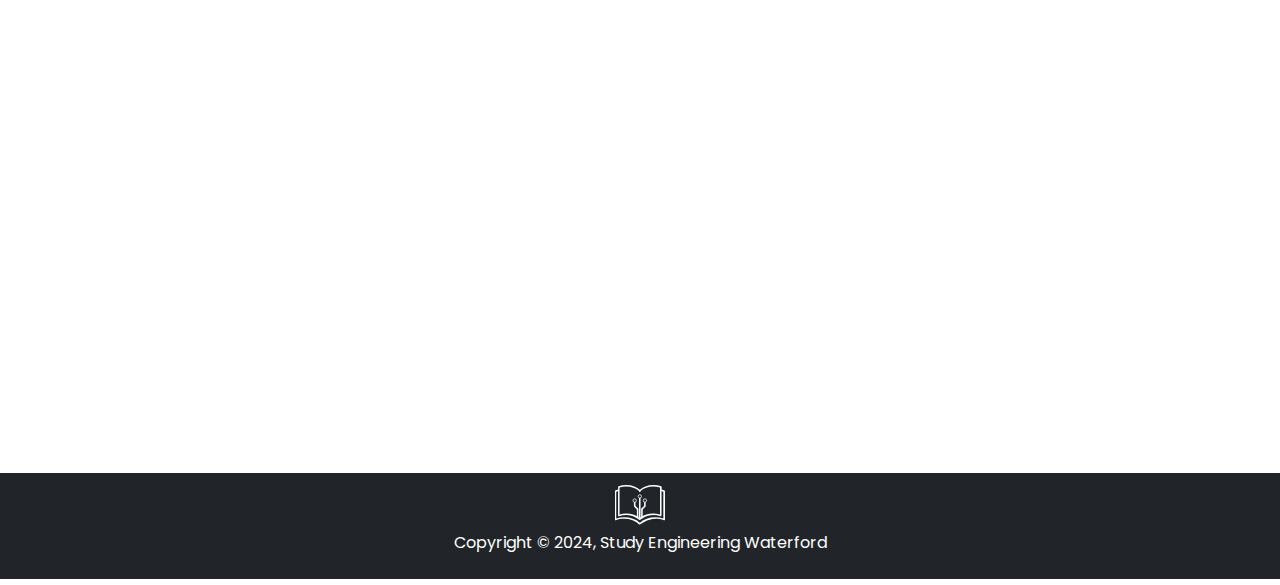
==== commit f84de0c5: "big changes" ====
--- a/index.html
+++ b/index.html
@@ -13,9 +13,14 @@
       rel="stylesheet"
       href="https://cdnjs.cloudflare.com/ajax/libs/animate.css/4.1.1/animate.min.css"
     />
-    <link rel="stylesheet" href="https://cdnjs.cloudflare.com/ajax/libs/OwlCarousel2/2.3.4/assets/owl.carousel.min.css">
-    <link rel="stylesheet"
-        href="https://cdnjs.cloudflare.com/ajax/libs/OwlCarousel2/2.3.4/assets/owl.theme.default.css">
+    <link
+      rel="stylesheet"
+      href="https://cdnjs.cloudflare.com/ajax/libs/OwlCarousel2/2.3.4/assets/owl.carousel.min.css"
+    />
+    <link
+      rel="stylesheet"
+      href="https://cdnjs.cloudflare.com/ajax/libs/OwlCarousel2/2.3.4/assets/owl.theme.default.css"
+    />
   </head>
   <body>
     <header class="container-md">
@@ -24,7 +29,7 @@
         class="navbar navbar-expand-lg navbar-light bg-light fixed-top pt-3 pb-3 shadow"
       >
         <div class="container-fluid">
-          <a class="navbar-brand" href="#">
+          <a class="navbar-brand" href="index.html">
             <img
               src="./images/logo.svg"
               alt="Home-Logo"
@@ -55,20 +60,26 @@
                   data-bs-toggle="dropdown"
                   aria-expanded="false"
                 >
-                Course
+                  Course
                 </a>
                 <ul class="dropdown-menu" aria-labelledby="navbarDropdown">
-                  <li><a class="dropdown-item" href="about.html">Course Info</a></li>
-                  <li><a class="dropdown-item" href="industry.html">About Industry</a></li>
+                  <li>
+                    <a class="dropdown-item" href="about.html">Course Info</a>
+                  </li>
+                  <li>
+                    <a class="dropdown-item" href="industry.html"
+                      >About Industry</a
+                    >
+                  </li>
                 </ul>
               </li>
               <li class="nav-item">
-                <a class="nav-link" href="#">Campus</a>
+                <a class="nav-link" href="campus.html">Campus</a>
               </li>
               <li class="nav-item dropdown">
                 <a
                   class="nav-link dropdown-toggle"
-                  href="campus.html"
+                  href="#"
                   id="navbarDropdown"
                   role="button"
                   data-bs-toggle="dropdown"
@@ -77,8 +88,14 @@
                   Waterford
                 </a>
                 <ul class="dropdown-menu" aria-labelledby="navbarDropdown">
-                  <li><a class="dropdown-item" href="ammenities.html">Ammenities</a></li>
-                  <li><a class="dropdown-item" href="accommodation.html">Accommodation</a></li>
+                  <li>
+                    <a class="dropdown-item" href="amenities.html">Amenities</a>
+                  </li>
+                  <li>
+                    <a class="dropdown-item" href="accommodation.html"
+                      >Accommodation</a
+                    >
+                  </li>
                 </ul>
               </li>
               <li class="nav-item">
@@ -90,95 +107,94 @@
       </nav>
       <!-- Nav End-->
     </header>
-      <!-- Hero Start-->
-    <header class="jumbotron hero-header">
-      <div class="container">
-        <div class="row">
-          <div class="col-lg-6 animate__animated animate__fadeInLeft">
-            <div class="p-4 p-md-5">
-              <h2 class="fw-semi-bold text-white">Electronic Engineering</h2>
-              <h3 class="display-2 fw-bold text-white pb-3">
-                Reimagined <span class="highlight">.</span>
-              </h3>
-              <p class="text-white">
-                Electronic Engineering, pretty darn cool right? We think so too!
-                We want to make sure it's right for you. We're going to show you
-                the ins and outs of studying Electronic Engineering in
-                Waterford.
-              </p>
-              <div>
-                <a
-                  href="#small-about"
-                  class="btn btn-outline-light me-2"
-                  onclick="event.preventDefault(); document.getElementById('small-about').scrollIntoView({ behavior: 'smooth' });"
-                  >Learn more</a
-                >
-                <a
-                  href="https://www.cao.ie/apply.php"
-                  class="btn btn-secondary"
-                  target="_blank"
-                  ><i class="bi bi-box-arrow-up-right"></i> Apply Now on CAO</a
-                >
+    <main>
+      <section class="jumbotron hero-header">
+        <div class="container">
+          <div class="row">
+            <div class="col-lg-6 animate__animated animate__fadeInLeft">
+              <div class="p-4 p-md-5">
+                <h2 class="fw-semi-bold text-white">Electronic Engineering</h2>
+                <h3 class="display-2 fw-bold text-white pb-3">
+                  Reimagined <span class="highlight">.</span>
+                </h3>
+                <p class="text-white">
+                  Electronic Engineering, pretty darn cool right? We think so
+                  too! We want to make sure it's right for you. We're going to
+                  show you the ins and outs of studying Electronic Engineering
+                  in Waterford.
+                </p>
+                <div>
+                  <a
+                    href="#small-about"
+                    onclick="event.preventDefault(); document.getElementById('small-about').scrollIntoView({ behavior: 'smooth' });"
+                    ><button class="btn btn-outline-light me-2">
+                      Learn more
+                    </button></a
+                  >
+                  <a href="https://www.cao.ie/apply.php" target="_blank"></a>
+                    <button class="btn btn-secondary">
+                      <i class="bi bi-box-arrow-up-right"></i>
+
+                      Apply Now on CAO
+                    </button></a
+                  >
+                </div>
               </div>
             </div>
-          </div>
-          <div class="col-lg-6 animate__animated animate__fadeInRight">
-            <img
-              src="./images/arduino.png"
-              class="img-fluid rounded-start"
-              alt="arduino microcontroller"
-            />
-          </div>
-        </div>
-      </div>
-    </header>
-    <!-- Hero End-->
+            <div class="col-lg-6 animate__animated animate__fadeInRight">
+              <img
+                src="./images/arduino.png"
+                class="img-fluid rounded-start"
+                alt="arduino microcontroller"
+              />
+            </div>
+          </div>
+        </div>
+      </section>
+      <!-- Hero End-->
 
-    <section
-      class="jumbotron small-about"
-      id="small-about"
-    >
-      <div class="container">
-        <div class="row">
-          <div class="col-md-6 order-md-2">
-            <div class="p-2 p-md-3">
+      <section class="jumbotron small-about" id="small-about">
+        <div class="container">
+          <div class="row">
+            <div class="col-md-6 order-md-2">
+              <div class="p-2 p-md-3">
+                <img
+                  src="./images/accentArtboard 1.svg"
+                  alt="Accent Shape"
+                  width="50px"
+                  height="auto"
+                />
+                <h2 class="util-title text-black">Let's get started</h2>
+                <p class="text-black">
+                  An electronic engineering course at Waterford Institute of
+                  Technology covers a range of topics from analog and digital
+                  electronics, microcontrollers, and embedded systems to circuit
+                  design, control systems, and software development for
+                  electronic systems. By the end of the course, you will have a
+                  solid understanding of the fundamental principles and be able
+                  to design, develop, and implement electronic systems using
+                  modern tools and technologies.
+                </p>
+                <div>
+                  <a href="#" class="btn btn-outline-secondary me-2"
+                    >Learn more</a
+                  >
+                  <a href="#" class="btn btn-primary">Sign up</a>
+                </div>
+              </div>
+            </div>
+            <div class="col-md-6 order-md-1">
               <img
-                src="./images/accentArtboard 1.svg"
-                alt="Accent Shape"
-                width="50px"
-                height="auto"
+                src="./images/breadboard.webp"
+                class="img-fluid rounded filtered-img"
+                alt="..."
               />
-              <h2 class="util-title text-black">Let's get started</h2>
-              <p class="text-black">
-                An electronic engineering course at Waterford Institute of
-                Technology covers a range of topics from analog and digital
-                electronics, microcontrollers, and embedded systems to circuit
-                design, control systems, and software development for electronic
-                systems. By the end of the course, you will have a solid
-                understanding of the fundamental principles and be able to
-                design, develop, and implement electronic systems using modern
-                tools and technologies.
-              </p>
-              <div>
-                <a href="#" class="btn btn-outline-secondary me-2"
-                  >Learn more</a
-                >
-                <a href="#" class="btn btn-primary">Sign up</a>
-              </div>
-            </div>
-          </div>
-          <div class="col-md-6 order-md-1">
-            <img
-              src="./images/breadboard.webp"
-              class="img-fluid rounded filtered-img"
-              alt="..."
-            />
-          </div>
-        </div>
-      </div>
-    </section>
-    <section class="jumbotron info-box">
-
+            </div>
+          </div>
+        </div>
+      </section>
+      <section class="jumbotron info-box">
+        <figure>
         <div class="row g-0">
           <div class="col-md-6 offset-md-3">
             <img
@@ -190,133 +206,151 @@
         </div>
         <div class="row">
           <div class="col-md-6 offset-md-3">
-            <div class="p-1">
-              <h2 class="display-6 text-white">
+              <h2 class="display-6 text-white mt-2">
                 What Can I Do With This Course?
               </h2>
-              <p class="text-white">
-                After completing this course, students will have a solid
-                foundation in web development and be able to build their own
-                dynamic and responsive websites. They will be able to build web
-                applications with a user interface that is both visually
-                appealing and functional. They will also have a better
-                understanding of how to create RESTful APIs and how to consume
-                APIs in their web applications. Additionally, they will be able
-                to use a variety of web development tools and methodologies to
-                streamline their workflow and produce high quality code. Some
-                potential outcomes for students who complete this course might
-                include building a personal website, creating a web app for a
-                small business, or working on a team to build a web application
-                for a larger organization.
-              </p>
-            </div>
-          </div>
-        </div>
-
-    </section>
-    <section class="my-5">
-      <div class="container">
-        <h2 class="display-6 text-black">You heard it here first</h2>
-        <div class="owl-carousel owl-theme mt-5">
-          <div class="owl-item">
-              <div class="card">
-                  <div class="img-card">
-                      <img src="https://images.pexels.com/photos/1222271/pexels-photo-1222271.jpeg?auto=compress&cs=tinysrgb&dpr=1&w=500"
-                          alt="">
-                  </div>
-                  <div class="testimonial mt-4 mb-2">
-                      "This course has been a game-changer for me in my electronic engineering studies. The lessons are 
-                      well-structured, the material is easy to follow, and the instructor is top-notch. I've learned so 
-                      much about circuits, electronics, and programming and feel confident that I can apply what I've 
-                      learned to real-world scenarios. I highly recommend it to anyone looking to improve their skills in 
-                      electronic engineering."
-                  </div>
-                  <div class="name">
-                      Denis Richie
-                  </div>
-              </div>
-          </div>
-          <div class="owl-item">
-              <div class="card">
-                  <div class="img-card">
-                      <img src="https://images.pexels.com/photos/1024311/pexels-photo-1024311.jpeg?auto=compress&cs=tinysrgb&dpr=3&h=750&w=1260"
-                          alt="">
-                  </div>
-                  <div class="testimonial mt-4 mb-2">
-                      Lorem ipsum dolor sit amet consectetur adipisicing elit. Accusamus expedita dicta doloremque odit
-                      saepe quo natus aut accusantium alias blanditiis.
-                  </div>
-                  <div class="name">
-                      Lisa Sthalekar
-                  </div>
-              </div>
-          </div>
-          <div class="owl-item">
-              <div class="card">
-                  <div class="img-card">
-                      <img src="https://images.pexels.com/photos/1036622/pexels-photo-1036622.jpeg?auto=compress&cs=tinysrgb&dpr=1&w=500"
-                          alt="">
-                  </div>
-                  <div class="testimonial mt-4 mb-2">
-                      Lorem ipsum dolor sit amet consectetur adipisicing elit. Accusamus expedita dicta doloremque odit
-                      saepe quo natus aut accusantium alias blanditiis.
-                  </div>
-                  <div class="name">
-                      Elizabith Richie
-                  </div>
-              </div>
-          </div>
-          <div class="owl-item">
-              <div class="card">
-                  <div class="img-card">
-                      <img src="https://images.pexels.com/photos/1212984/pexels-photo-1212984.jpeg?auto=compress&cs=tinysrgb&dpr=1&w=500"
-                          alt="">
-                  </div>
-                  <div class="testimonial mt-4 mb-2">
-                      Lorem ipsum dolor sit amet consectetur adipisicing elit. Accusamus expedita dicta doloremque odit
-                      saepe quo natus aut accusantium alias blanditiis.
-                  </div>
-                  <div class="name">
-                      Daniel Xavier
-                  </div>
-              </div>
-          </div>
-          <div class="owl-item">
-              <div class="card">
-                  <div class="img-card">
-                      <img src="https://images.pexels.com/photos/1832959/pexels-photo-1832959.jpeg?auto=compress&cs=tinysrgb&dpr=1&w=500"
-                          alt="">
-                  </div>
-                  <div class="testimonial mt-4 mb-2">
-                      Lorem ipsum dolor sit amet consectetur adipisicing elit. Accusamus expedita dicta doloremque odit
-                      saepe quo natus aut accusantium alias blanditiis.
-                  </div>
-                  <div class="name">
-                      Emma Watson
-                  </div>
-              </div>
-          </div>
-          <div class="owl-item">
-              <div class="card">
-                  <div class="img-card">
-                      <img src="https://images.pexels.com/photos/718261/pexels-photo-718261.jpeg?auto=compress&cs=tinysrgb&dpr=2&h=650&w=940"
-                          alt="">
-                  </div>
-                  <div class="testimonial mt-4 mb-2">
-                      Lorem ipsum dolor sit amet consectetur adipisicing elit. Accusamus expedita dicta doloremque odit
-                      saepe quo natus aut accusantium alias blanditiis.
-                  </div>
-                  <div class="name">
-                      Mohammad Imran
-                  </div>
-              </div>
-          </div>
-      </div>
-    </section>
+              <figcaption class="text-white mt-4">
+               Upon the completion of this course, you will be the "Rockstar" employee that every company is looking for. You will not only 
+               gain the knowledge to go out into industry, but you will also be be equipped to do further learning outside of the course.
+              .
+              </figcaption>
+          </div>
+        </div>
+      </figure>
+      </section>
+      <section class="my-5">
+        <div class="container">
+          <h2 class="display-6 text-black">You heard it here first</h2>
+          <div class="owl-carousel owl-theme mt-5">
+            <div class="owl-item">
+              <article class="card">
+                <div class="img-card">
+                  <img
+                    src="https://images.pexels.com/photos/1222271/pexels-photo-1222271.jpeg?auto=compress&cs=tinysrgb&dpr=1&w=500"
+                    alt=""
+                  />
+                </div>
+                <div class="testimonial mt-4 mb-2">
+                  "This course has been a game-changer for me in my electronic
+                  engineering studies. The lessons are well-structured, the
+                  material is easy to follow, and the instructor is top-notch.
+                  I've learned so much about circuits, electronics, and
+                  programming and feel confident that I can apply what I've
+                  learned to real-world scenarios. I highly recommend it to
+                  anyone looking to improve their skills in electronic
+                  engineering."
+                </div>
+                <div class="name">Kendrick Emard</div>
+              </article>
+            </div>
+            <div class="owl-item">
+              <article class="card">
+                <div class="img-card">
+                  <img
+                    src="https://images.pexels.com/photos/1024311/pexels-photo-1024311.jpeg?auto=compress&cs=tinysrgb&dpr=3&h=750&w=1260"
+                    alt=""
+                  />
+                </div>
+                <div class="testimonial mt-4 mb-2">
+                  "I just completed the electronic engineering course and I
+                  am blown away by how much I've learned. The lessons are
+                  well-structured and the instructor is an expert in the field.
+                  The material is easy to follow and the projects are
+                  challenging but doable. I've built a working robot and
+                  learned a lot about circuit design, programming, and
+                  embedded systems. I definitely recommend this course to
+                  anyone interested in electronic engineering."
+                </div>
+                <div class="name">Lisa Doe</div>
+              </article>
+            </div>
+            <div class="owl-item">
+              <article class="card">
+                <div class="img-card">
+                  <img
+                    src="https://images.pexels.com/photos/1036622/pexels-photo-1036622.jpeg?auto=compress&cs=tinysrgb&dpr=1&w=500"
+                    alt=""
+                  />
+                </div>
+                <div class="testimonial mt-4 mb-2">
+                  "I just finished the electronic engineering course and I am
+                  amazed by how much I've learned. The lessons are well-structured,
+                  the instructor is an expert in the field, and the projects are
+                  challenging but rewarding. I've built a working robot, learned
+                  how to design circuits, and mastered programming in C and
+                  Python. The course covers a wide range of topics from logic
+                  gates to sensor integration to microcontrollers. I highly
+                  recommend it to anyone interested in electronic engineering
+                  or looking to advance their careers in the field."
+                </div>
+                <div class="name">Elizabith Richie</div>
+              </article>
+            </div>
+            <div class="owl-item">
+              <article class="card">
+                <div class="img-card">
+                  <img
+                    src="https://images.pexels.com/photos/1212984/pexels-photo-1212984.jpeg?auto=compress&cs=tinysrgb&dpr=1&w=500"
+                    alt=""
+                  />
+                </div>
+                <div class="testimonial mt-4 mb-2">
+                  "I really enjoyed this course. The instructor is very knowledgable
+                  and the lessons are well structured. The projects are challenging
+                  but definitely doable. I learned a lot about digital circuits,
+                  microcontrollers, and programming in C and Python. I would
+                  definitely recommend this course to anyone interested in
+                  electronic engineering."
+                </div>
+                <div class="name">Daniel Xavier</div>
+              </article>
+            </div>
+            <div class="owl-item">
+              <article class="card">
+                <div class="img-card">
+                  <img
+                    src="https://images.pexels.com/photos/1832959/pexels-photo-1832959.jpeg?auto=compress&cs=tinysrgb&dpr=1&w=500"
+                    alt=""
+                  />
+                </div>
+                <div class="testimonial mt-4 mb-2">
+                  "I really enjoyed this course. The lessons are well-structured, the
+                  material is easy to follow, and the instructor is top-notch. I've
+                  learned so much about circuits, electronics, and programming and
+                  feel confident that I can apply what I've learned to real-world
+                  scenarios. I highly recommend it to anyone looking to improve
+                  their skills in electronic engineering."
+                </div>
+                <div class="name">Emma Watson</div>
+              </article>
+            </div>
+            <div class="owl-item">
+              <article class="card">
+                <div class="img-card">
+                  <img
+                    src="https://images.pexels.com/photos/718261/pexels-photo-718261.jpeg?auto=compress&cs=tinysrgb&dpr=2&h=650&w=940"
+                    alt=""
+                  />
+                </div>
+                <div class="testimonial mt-4 mb-2">
+                  "I just completed the Electronic Engineering course and I am really impressed. The course covers a wide range of topics including circuits, microcontrollers, programming and PCB design. The instructor is very knowledgeable and the lessons are well structured. The projects are challenging but definitely doable. I learned a lot about digital circuits, microcontrollers, and programming in C and Python. I would definitely recommend this course to anyone interested in electronic engineering."
+                </div>
+                <div class="name">Mohammad Imran</div>
+              </article>
+            </div>
+          </div>
+        </div>
+      </section>
+    </main>
     <footer class="bg-dark text-center text-white py-2">
       <div class="container">
-        <img src="https://dummyimage.com/200x50/000/fff" alt="Logo" />
-        <p>Copyright © 2023, Placeholder Co.</p>
+        <img
+          src="./images/logo-light.svg"
+          alt="Logo"
+          width="50px"
+          height="auto"
+        />
+        <p>Copyright © 2024, Study Engineering Waterford</p>
       </div>
     </footer>
   </body>
--- a/style/style.css
+++ b/style/style.css
@@ -54,7 +54,10 @@
 }
 
 .hero-header,
-.acc-header {
+.acc-header,
+.about-header,
+.work-header1,
+.work-header2 {
   background-color: #457b9d !important;
   padding: 10rem 3rem;
   margin: 8rem 0.9375rem 1.25rem 0.9375rem;
@@ -73,12 +76,24 @@
   background-image: url("../images/waterford.webp");
 }
 
+.about-header {
+  background-image: url("../images/soldering.webp");
+}
+
+.work-header1 {
+  background-image: url("../images/engwork1.webp");
+}
+
+.work-header2 {
+  background-image: url("../images/engwork2.webp");
+}
+
 .highlight {
   color: #7baece;
 }
 
 .small-about {
-  background-image: url(../images/gear-accent.svg);
+  background-image: url("../images/gear-accent.svg");
   background-size: contain;
   background-repeat: no-repeat;
   background-position: right;
@@ -95,7 +110,7 @@
   padding: 3rem 3rem;
   margin: 6.25rem 0.9375rem 1.25rem 0.9375rem;
   border-radius: 20px;
-  background-image: url(../images/icons.webp);
+  background-image: url("../images/icons.webp");
   background-size: cover;
 }
 
@@ -162,7 +177,7 @@
 
 .logos-slide {
   display: inline-block;
-  animation: 35s slide infinite linear;
+  animation: 25s slide infinite linear;
 }
 
 .logos-slide img {
@@ -326,6 +341,18 @@
   margin-bottom: 15px !important;
 }
 
-.container {
-  margin-top: 200px;
-}
+@media (min-width: 576px) {
+  .rounded-nav {
+    border-radius: 50rem !important;
+  }
+}
+
+@media (min-width: 576px) {
+  .rounded-nav .nav-link {
+    border-radius: 50rem !important;
+  }
+}
+
+.contact-sec {
+  margin: 10rem 0rem !important;
+}
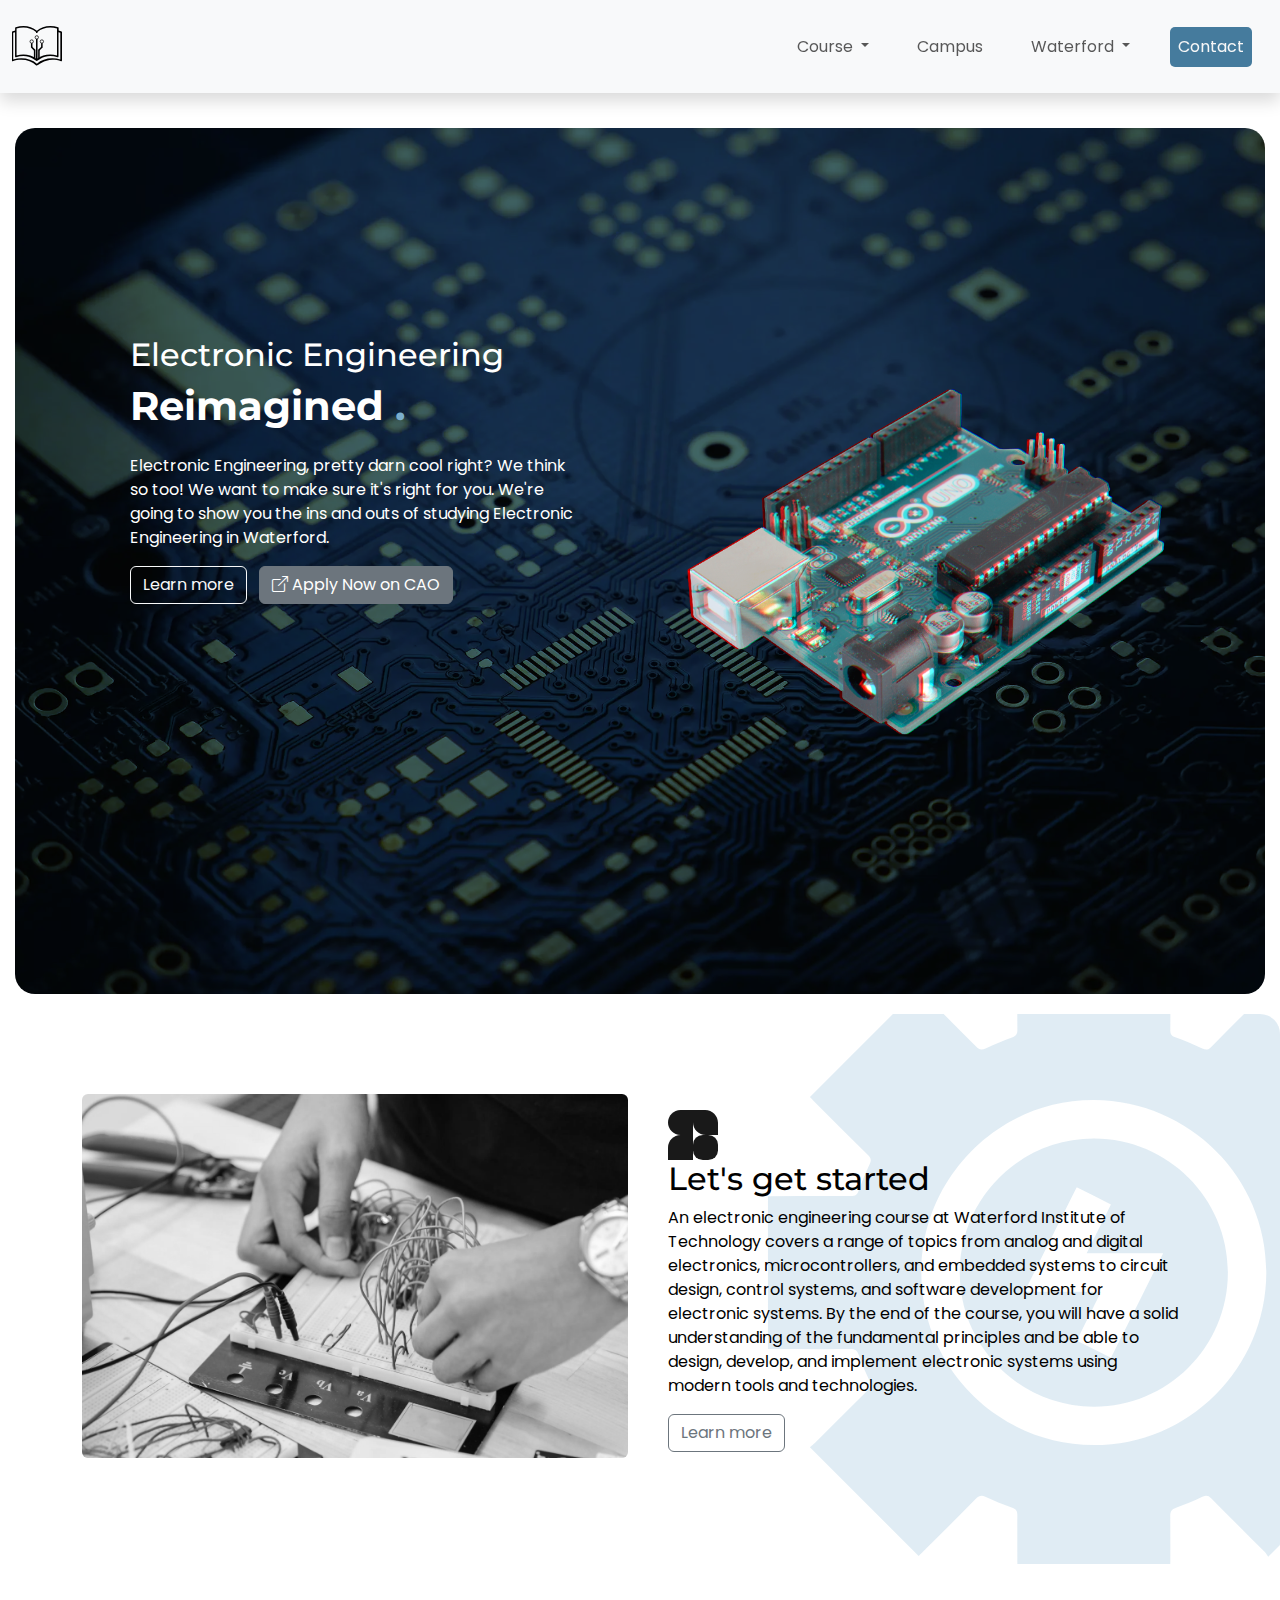
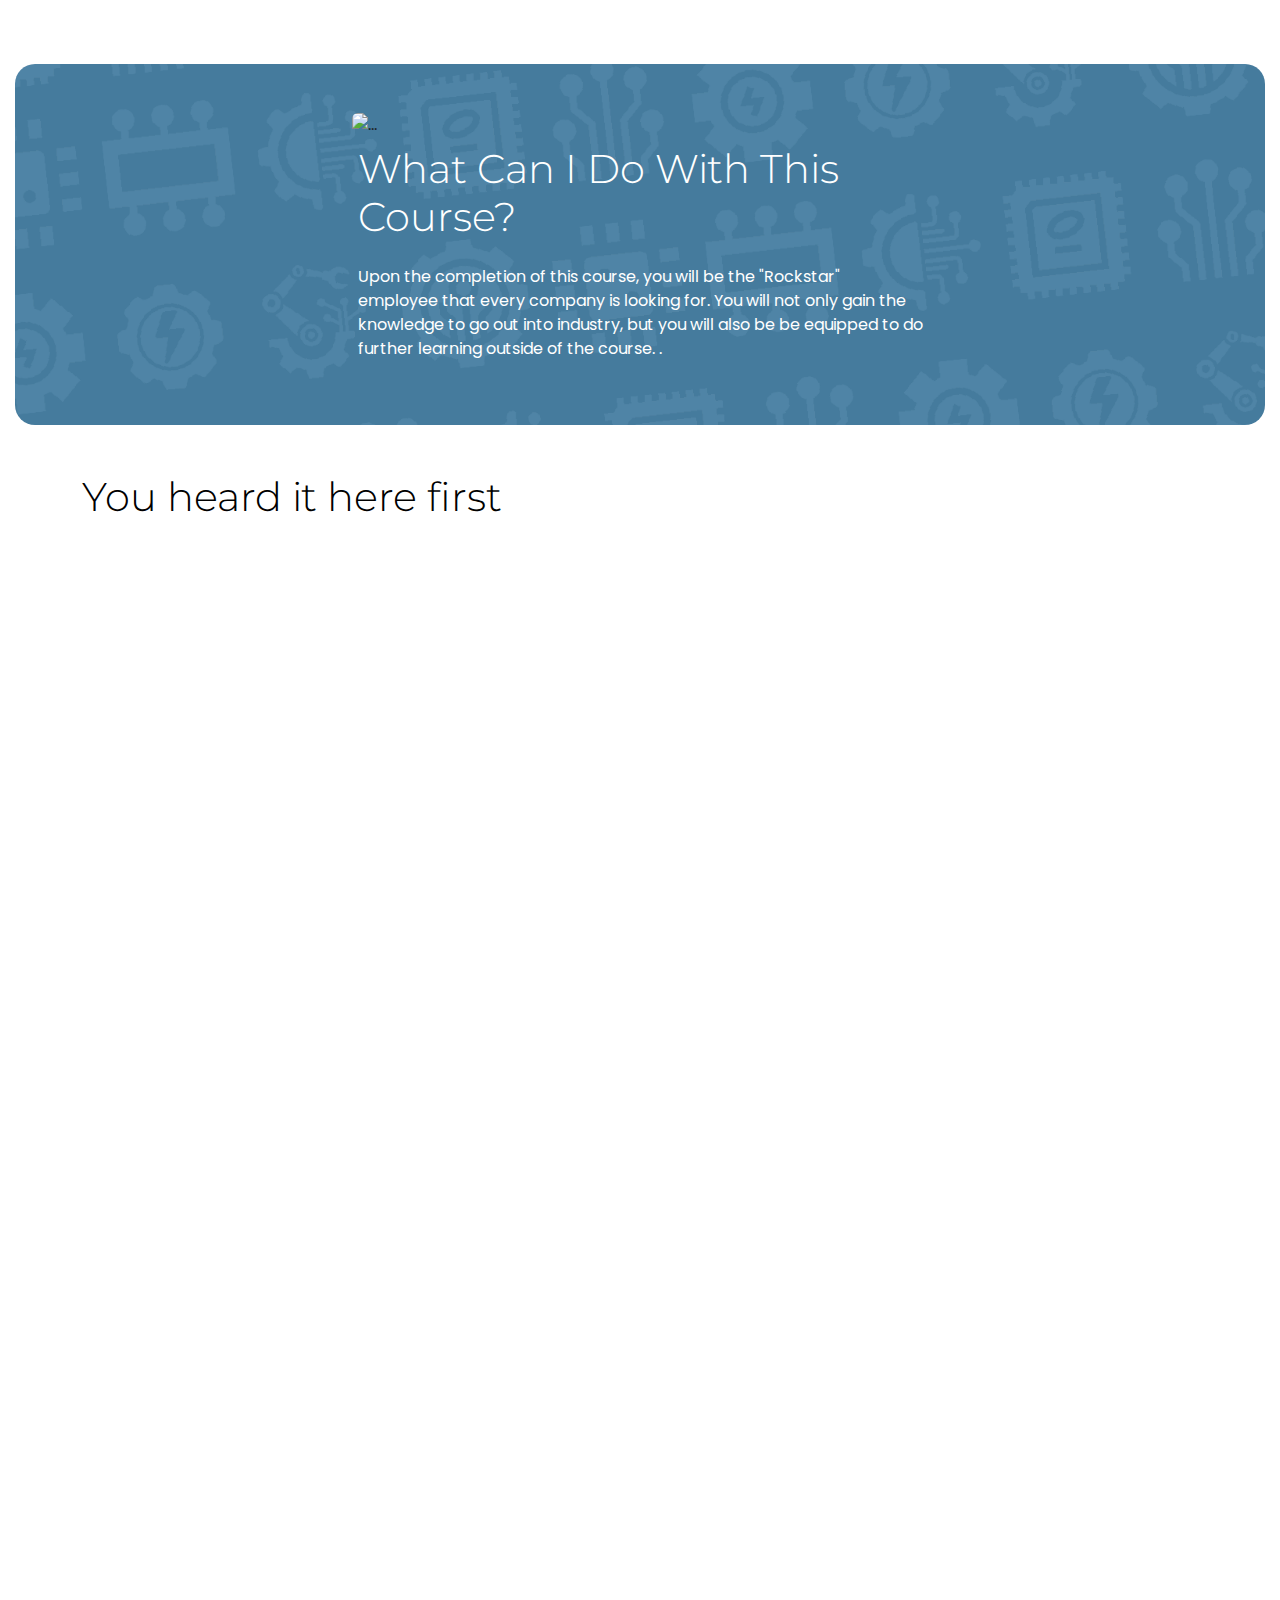
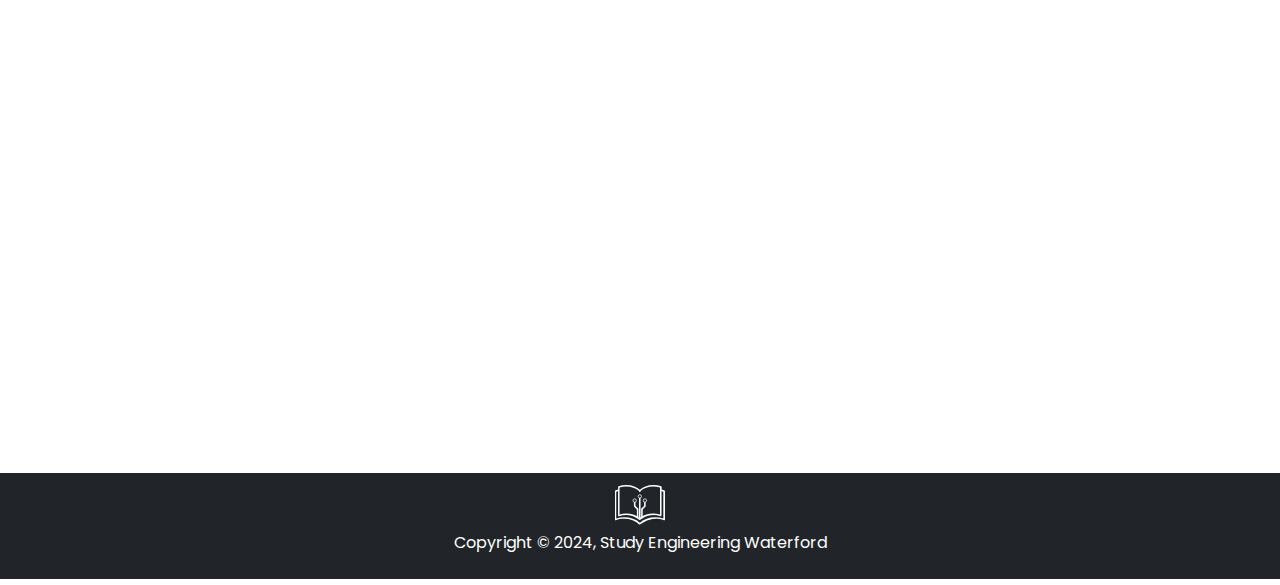
==== commit 7b139b91: "img compression, edge-case responsive" ====
--- a/index.html
+++ b/index.html
@@ -3,7 +3,9 @@
   <head>
     <meta charset="UTF-8" />
     <meta name="viewport" content="width=device-width, initial-scale=1.0" />
-    <title>Document</title>
+    <title>Study Eng Waterford</title>
+    <link rel="icon" href="./images/logo.svg" />
+
     <link
       rel="stylesheet"
       href="https://cdn.jsdelivr.net/npm/bootstrap@5.3.3/dist/css/bootstrap.min.css"
@@ -176,10 +178,9 @@
                   modern tools and technologies.
                 </p>
                 <div>
-                  <a href="#" class="btn btn-outline-secondary me-2"
+                  <a href="about.html" class="btn btn-outline-secondary me-2"
                     >Learn more</a
                   >
-                  <a href="#" class="btn btn-primary">Sign up</a>
                 </div>
               </div>
             </div>
--- a/style/style.css
+++ b/style/style.css
@@ -21,6 +21,11 @@
 
 .nav-item {
   margin: 0rem 1rem;
+}
+
+.nav-item .active {
+  background-color: #457b9d !important;
+  color: #f7f7f7 !important;
 }
 
 .nav-link:hover {
@@ -254,7 +259,7 @@
 }
 
 .owl-carousel::before {
-  content: "“"; /* this is the left quote mark */
+  content: "“";
   position: absolute;
   color: #457b9d;
   font-size: 10em;
@@ -265,7 +270,7 @@
 }
 
 .owl-carousel::after {
-  content: "”"; /* this is the right quote mark */
+  content: "”";
   position: absolute;
   color: #457b9d;
   font-size: 10em;
@@ -356,3 +361,24 @@
 .contact-sec {
   margin: 10rem 0rem !important;
 }
+
+summary {
+  list-style: none;
+}
+
+.btn-primary {
+  background-color: #457b9d !important;
+  border: none !important;
+}
+
+@media (max-width: 1400px) {
+  .display-2 {
+    font-size: 350%;
+  }
+}
+
+@media (max-width: 1400px) {
+  .display-2 {
+    font-size: 250%;
+  }
+}
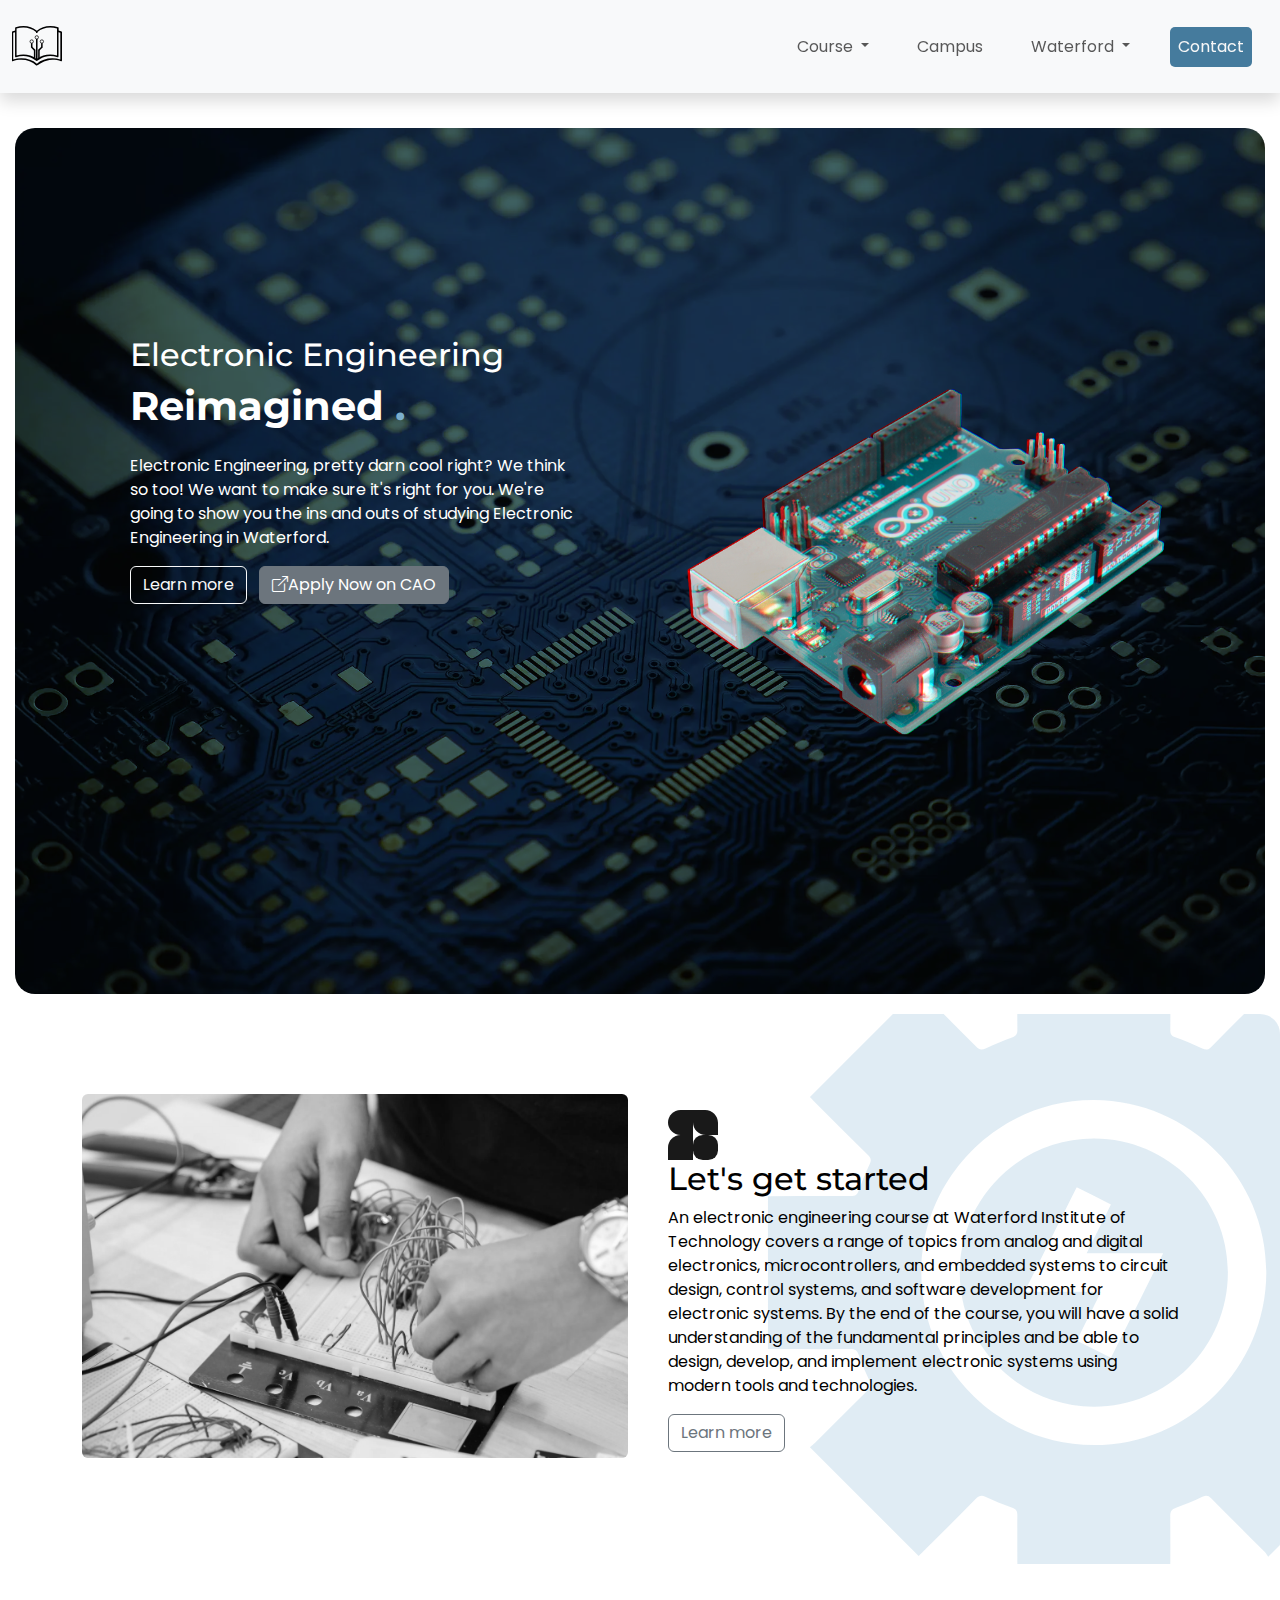
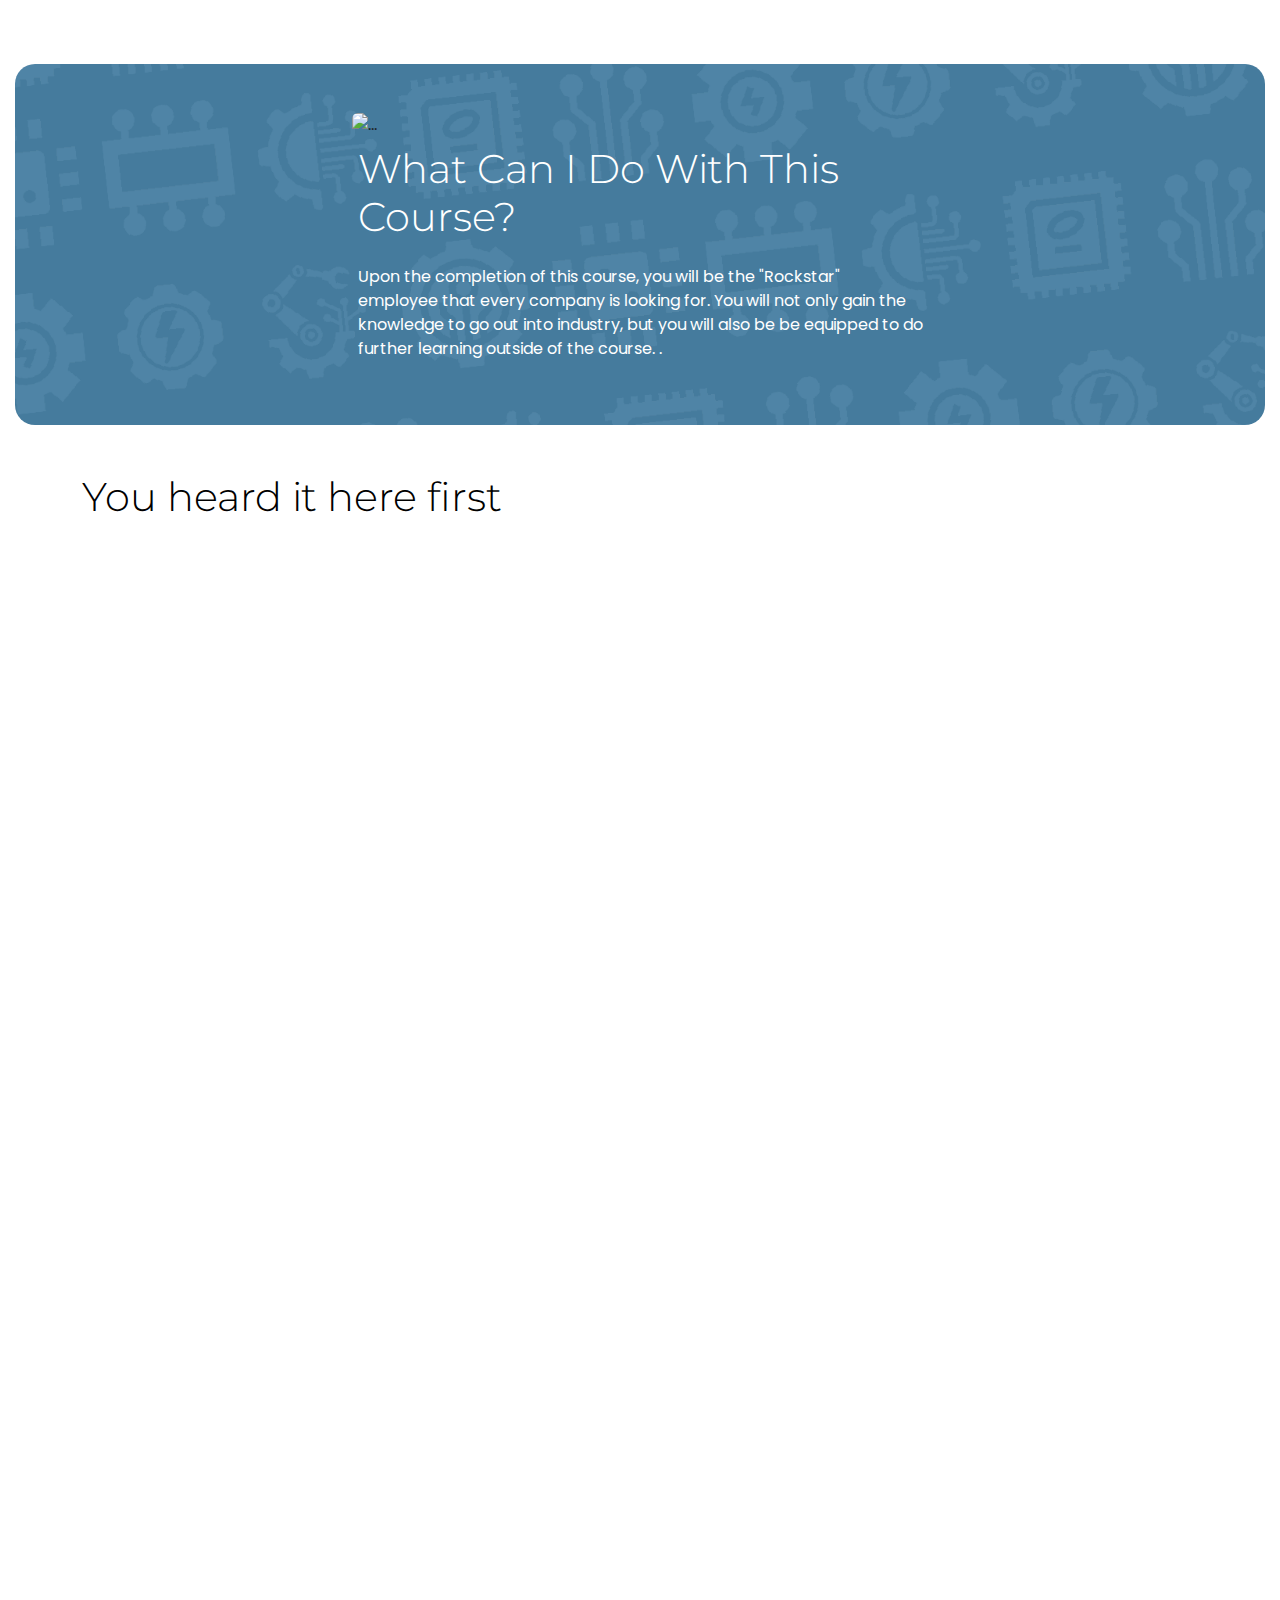
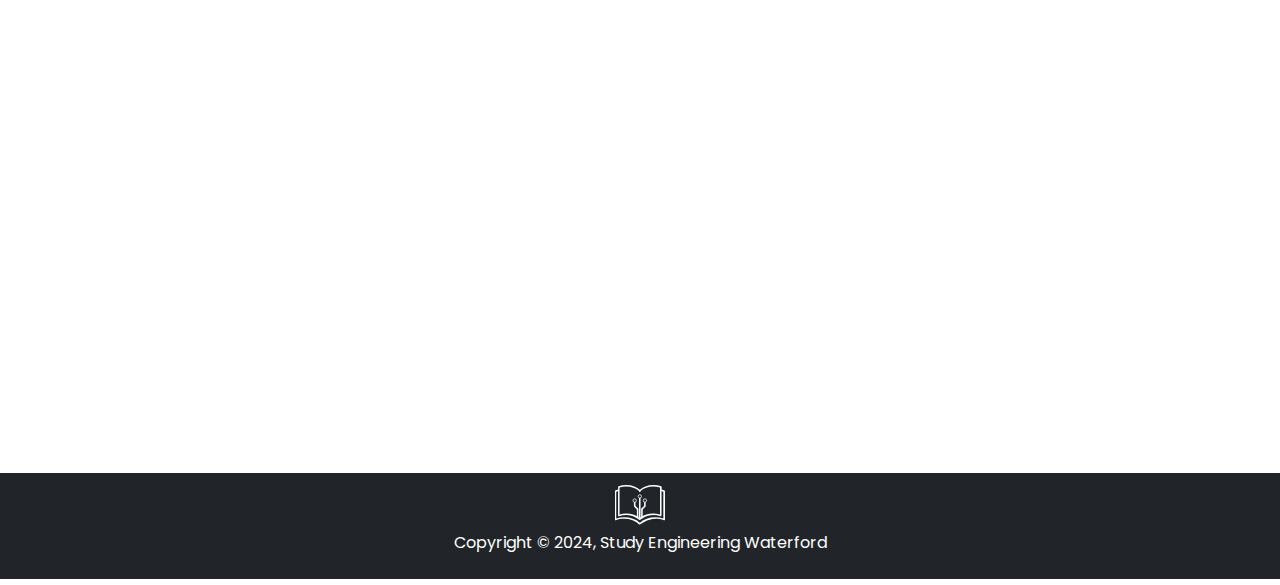
==== commit 8f28c478: "link fixes" ====
--- a/index.html
+++ b/index.html
@@ -133,12 +133,11 @@
                       Learn more
                     </button></a
                   >
-                  <a href="https://www.cao.ie/apply.php" target="_blank"></a>
-                    <button class="btn btn-secondary">
-                      <i class="bi bi-box-arrow-up-right"></i>
-
-                      Apply Now on CAO
-                    </button></a
+                  <a
+                    class="btn btn-secondary"
+                    href="https://www.cao.ie/apply.php"
+                    target="_blank"
+                    ><i class="bi bi-box-arrow-up-right"></i>Apply Now on CAO</a
                   >
                 </div>
               </div>
@@ -196,28 +195,29 @@
       </section>
       <section class="jumbotron info-box">
         <figure>
-        <div class="row g-0">
-          <div class="col-md-6 offset-md-3">
-            <img
-              src="./images/laptop.webp"
-              class="img-fluid rounded"
-              alt="..."
-            />
-          </div>
-        </div>
-        <div class="row">
-          <div class="col-md-6 offset-md-3">
+          <div class="row g-0">
+            <div class="col-md-6 offset-md-3">
+              <img
+                src="./images/laptop.webp"
+                class="img-fluid rounded"
+                alt="..."
+              />
+            </div>
+          </div>
+          <div class="row">
+            <div class="col-md-6 offset-md-3">
               <h2 class="display-6 text-white mt-2">
                 What Can I Do With This Course?
               </h2>
               <figcaption class="text-white mt-4">
-               Upon the completion of this course, you will be the "Rockstar" employee that every company is looking for. You will not only 
-               gain the knowledge to go out into industry, but you will also be be equipped to do further learning outside of the course.
-              .
+                Upon the completion of this course, you will be the "Rockstar"
+                employee that every company is looking for. You will not only
+                gain the knowledge to go out into industry, but you will also be
+                be equipped to do further learning outside of the course. .
               </figcaption>
-          </div>
-        </div>
-      </figure>
+            </div>
+          </div>
+        </figure>
       </section>
       <section class="my-5">
         <div class="container">
@@ -253,14 +253,14 @@
                   />
                 </div>
                 <div class="testimonial mt-4 mb-2">
-                  "I just completed the electronic engineering course and I
-                  am blown away by how much I've learned. The lessons are
+                  "I just completed the electronic engineering course and I am
+                  blown away by how much I've learned. The lessons are
                   well-structured and the instructor is an expert in the field.
                   The material is easy to follow and the projects are
-                  challenging but doable. I've built a working robot and
-                  learned a lot about circuit design, programming, and
-                  embedded systems. I definitely recommend this course to
-                  anyone interested in electronic engineering."
+                  challenging but doable. I've built a working robot and learned
+                  a lot about circuit design, programming, and embedded systems.
+                  I definitely recommend this course to anyone interested in
+                  electronic engineering."
                 </div>
                 <div class="name">Lisa Doe</div>
               </article>
@@ -275,14 +275,15 @@
                 </div>
                 <div class="testimonial mt-4 mb-2">
                   "I just finished the electronic engineering course and I am
-                  amazed by how much I've learned. The lessons are well-structured,
-                  the instructor is an expert in the field, and the projects are
-                  challenging but rewarding. I've built a working robot, learned
-                  how to design circuits, and mastered programming in C and
-                  Python. The course covers a wide range of topics from logic
-                  gates to sensor integration to microcontrollers. I highly
-                  recommend it to anyone interested in electronic engineering
-                  or looking to advance their careers in the field."
+                  amazed by how much I've learned. The lessons are
+                  well-structured, the instructor is an expert in the field, and
+                  the projects are challenging but rewarding. I've built a
+                  working robot, learned how to design circuits, and mastered
+                  programming in C and Python. The course covers a wide range of
+                  topics from logic gates to sensor integration to
+                  microcontrollers. I highly recommend it to anyone interested
+                  in electronic engineering or looking to advance their careers
+                  in the field."
                 </div>
                 <div class="name">Elizabith Richie</div>
               </article>
@@ -296,45 +297,54 @@
                   />
                 </div>
                 <div class="testimonial mt-4 mb-2">
-                  "I really enjoyed this course. The instructor is very knowledgable
-                  and the lessons are well structured. The projects are challenging
-                  but definitely doable. I learned a lot about digital circuits,
+                  "I really enjoyed this course. The instructor is very
+                  knowledgable and the lessons are well structured. The projects
+                  are challenging but definitely doable. I learned a lot about
+                  digital circuits, microcontrollers, and programming in C and
+                  Python. I would definitely recommend this course to anyone
+                  interested in electronic engineering."
+                </div>
+                <div class="name">Daniel Xavier</div>
+              </article>
+            </div>
+            <div class="owl-item">
+              <article class="card">
+                <div class="img-card">
+                  <img
+                    src="https://images.pexels.com/photos/1832959/pexels-photo-1832959.jpeg?auto=compress&cs=tinysrgb&dpr=1&w=500"
+                    alt=""
+                  />
+                </div>
+                <div class="testimonial mt-4 mb-2">
+                  "I really enjoyed this course. The lessons are
+                  well-structured, the material is easy to follow, and the
+                  instructor is top-notch. I've learned so much about circuits,
+                  electronics, and programming and feel confident that I can
+                  apply what I've learned to real-world scenarios. I highly
+                  recommend it to anyone looking to improve their skills in
+                  electronic engineering."
+                </div>
+                <div class="name">Emma Watson</div>
+              </article>
+            </div>
+            <div class="owl-item">
+              <article class="card">
+                <div class="img-card">
+                  <img
+                    src="https://images.pexels.com/photos/718261/pexels-photo-718261.jpeg?auto=compress&cs=tinysrgb&dpr=2&h=650&w=940"
+                    alt=""
+                  />
+                </div>
+                <div class="testimonial mt-4 mb-2">
+                  "I just completed the Electronic Engineering course and I am
+                  really impressed. The course covers a wide range of topics
+                  including circuits, microcontrollers, programming and PCB
+                  design. The instructor is very knowledgeable and the lessons
+                  are well structured. The projects are challenging but
+                  definitely doable. I learned a lot about digital circuits,
                   microcontrollers, and programming in C and Python. I would
                   definitely recommend this course to anyone interested in
                   electronic engineering."
-                </div>
-                <div class="name">Daniel Xavier</div>
-              </article>
-            </div>
-            <div class="owl-item">
-              <article class="card">
-                <div class="img-card">
-                  <img
-                    src="https://images.pexels.com/photos/1832959/pexels-photo-1832959.jpeg?auto=compress&cs=tinysrgb&dpr=1&w=500"
-                    alt=""
-                  />
-                </div>
-                <div class="testimonial mt-4 mb-2">
-                  "I really enjoyed this course. The lessons are well-structured, the
-                  material is easy to follow, and the instructor is top-notch. I've
-                  learned so much about circuits, electronics, and programming and
-                  feel confident that I can apply what I've learned to real-world
-                  scenarios. I highly recommend it to anyone looking to improve
-                  their skills in electronic engineering."
-                </div>
-                <div class="name">Emma Watson</div>
-              </article>
-            </div>
-            <div class="owl-item">
-              <article class="card">
-                <div class="img-card">
-                  <img
-                    src="https://images.pexels.com/photos/718261/pexels-photo-718261.jpeg?auto=compress&cs=tinysrgb&dpr=2&h=650&w=940"
-                    alt=""
-                  />
-                </div>
-                <div class="testimonial mt-4 mb-2">
-                  "I just completed the Electronic Engineering course and I am really impressed. The course covers a wide range of topics including circuits, microcontrollers, programming and PCB design. The instructor is very knowledgeable and the lessons are well structured. The projects are challenging but definitely doable. I learned a lot about digital circuits, microcontrollers, and programming in C and Python. I would definitely recommend this course to anyone interested in electronic engineering."
                 </div>
                 <div class="name">Mohammad Imran</div>
               </article>
